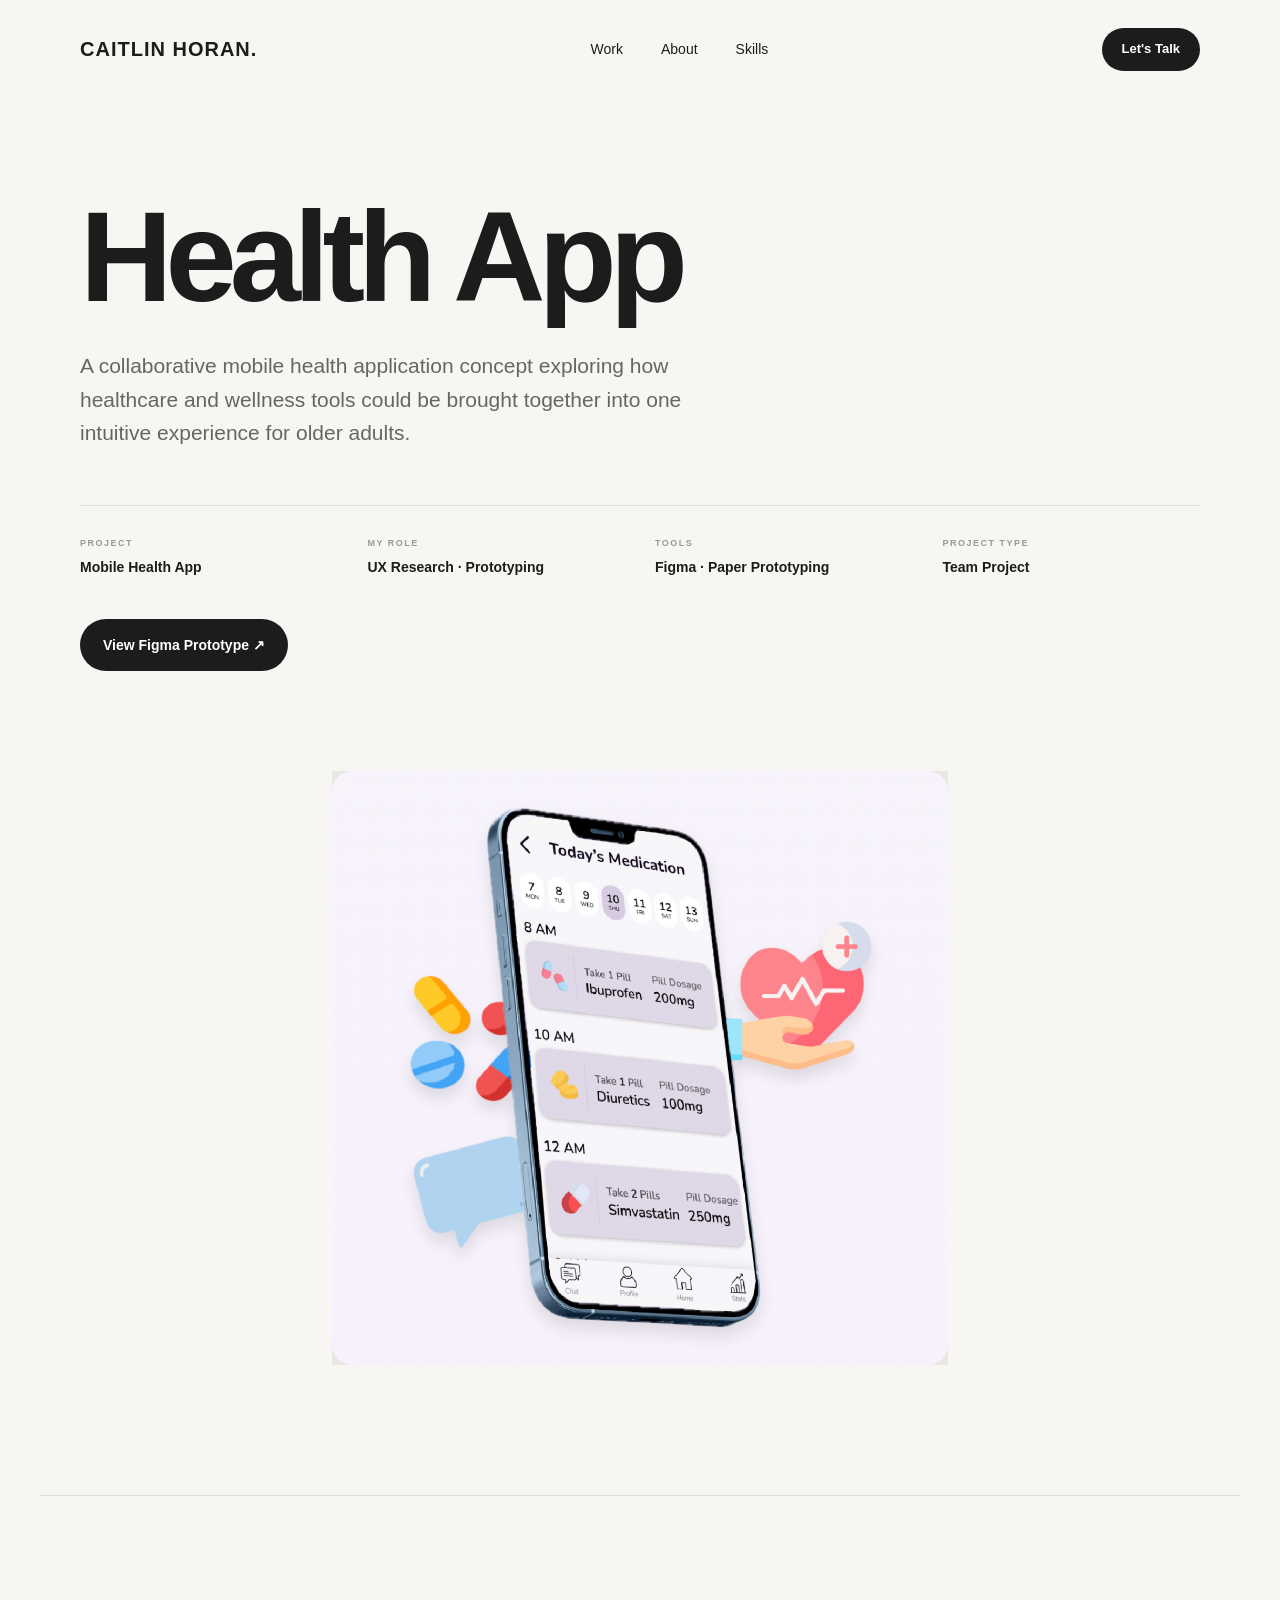
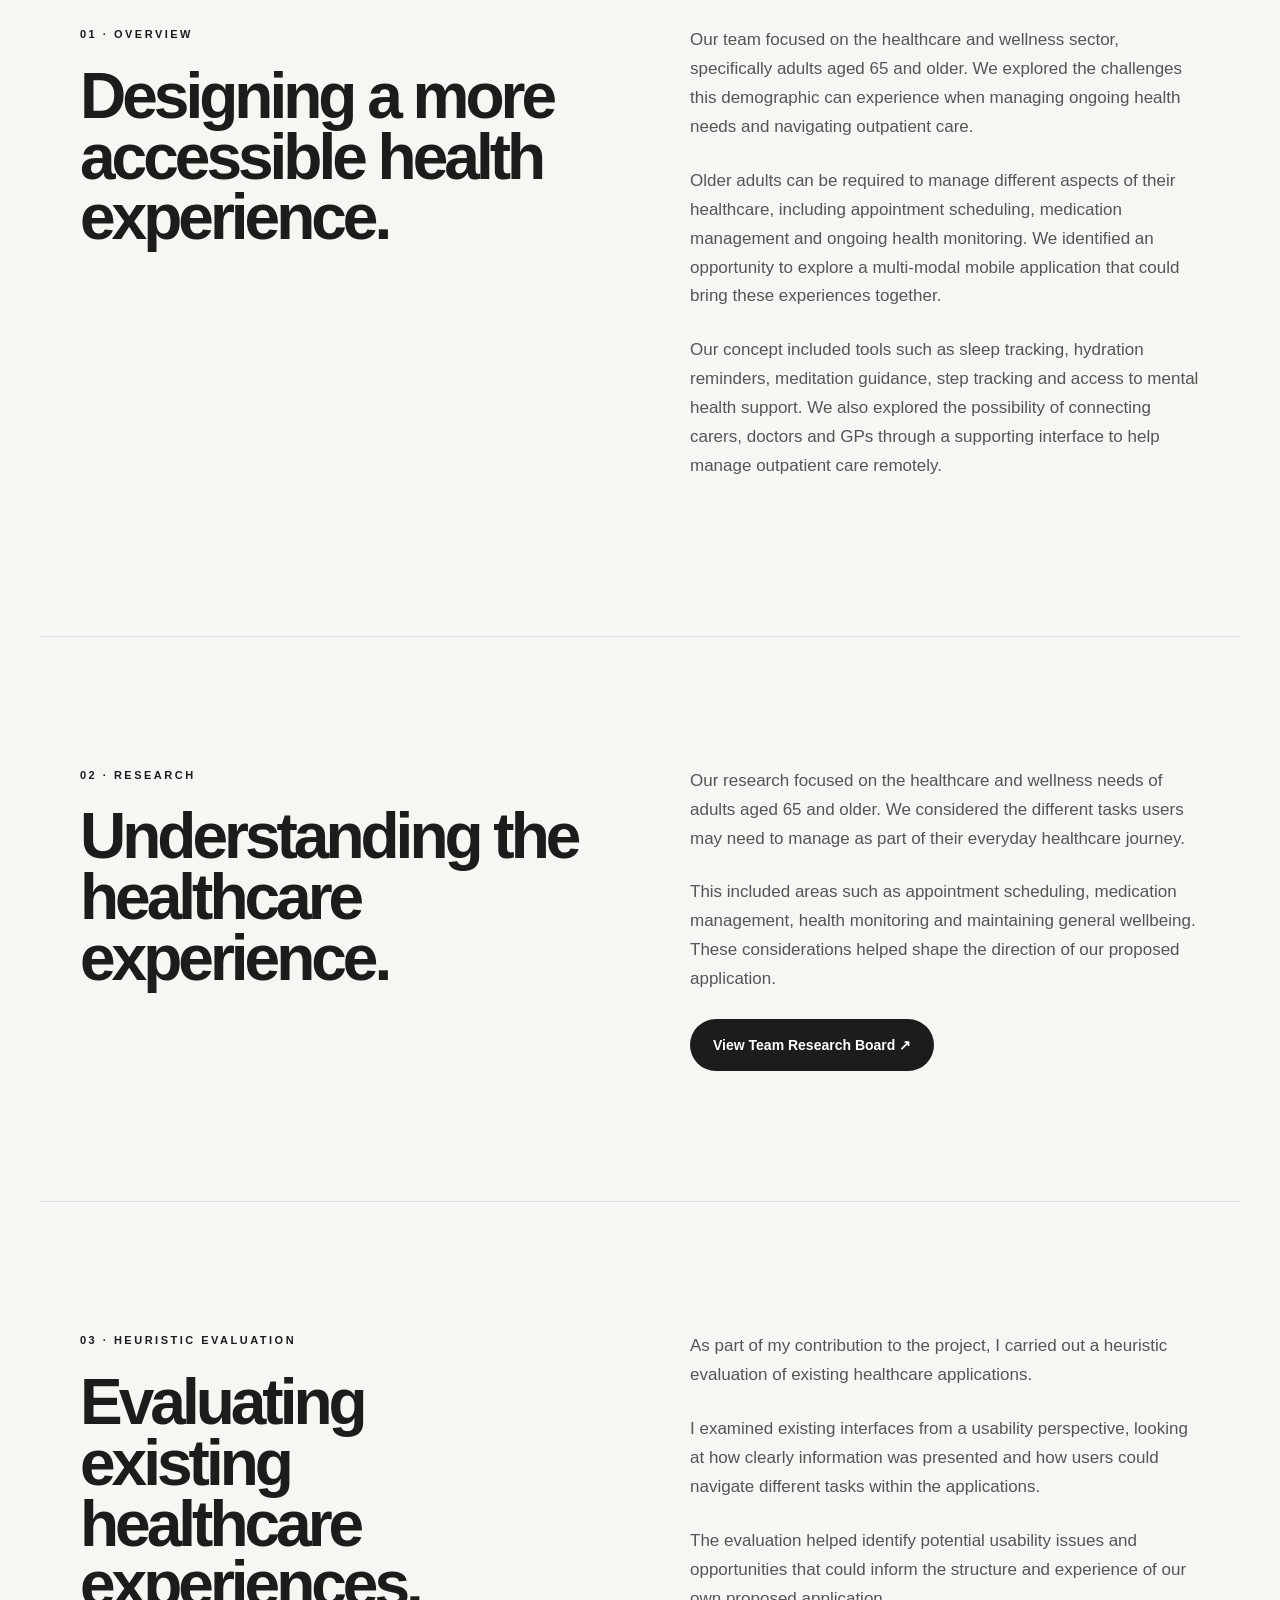
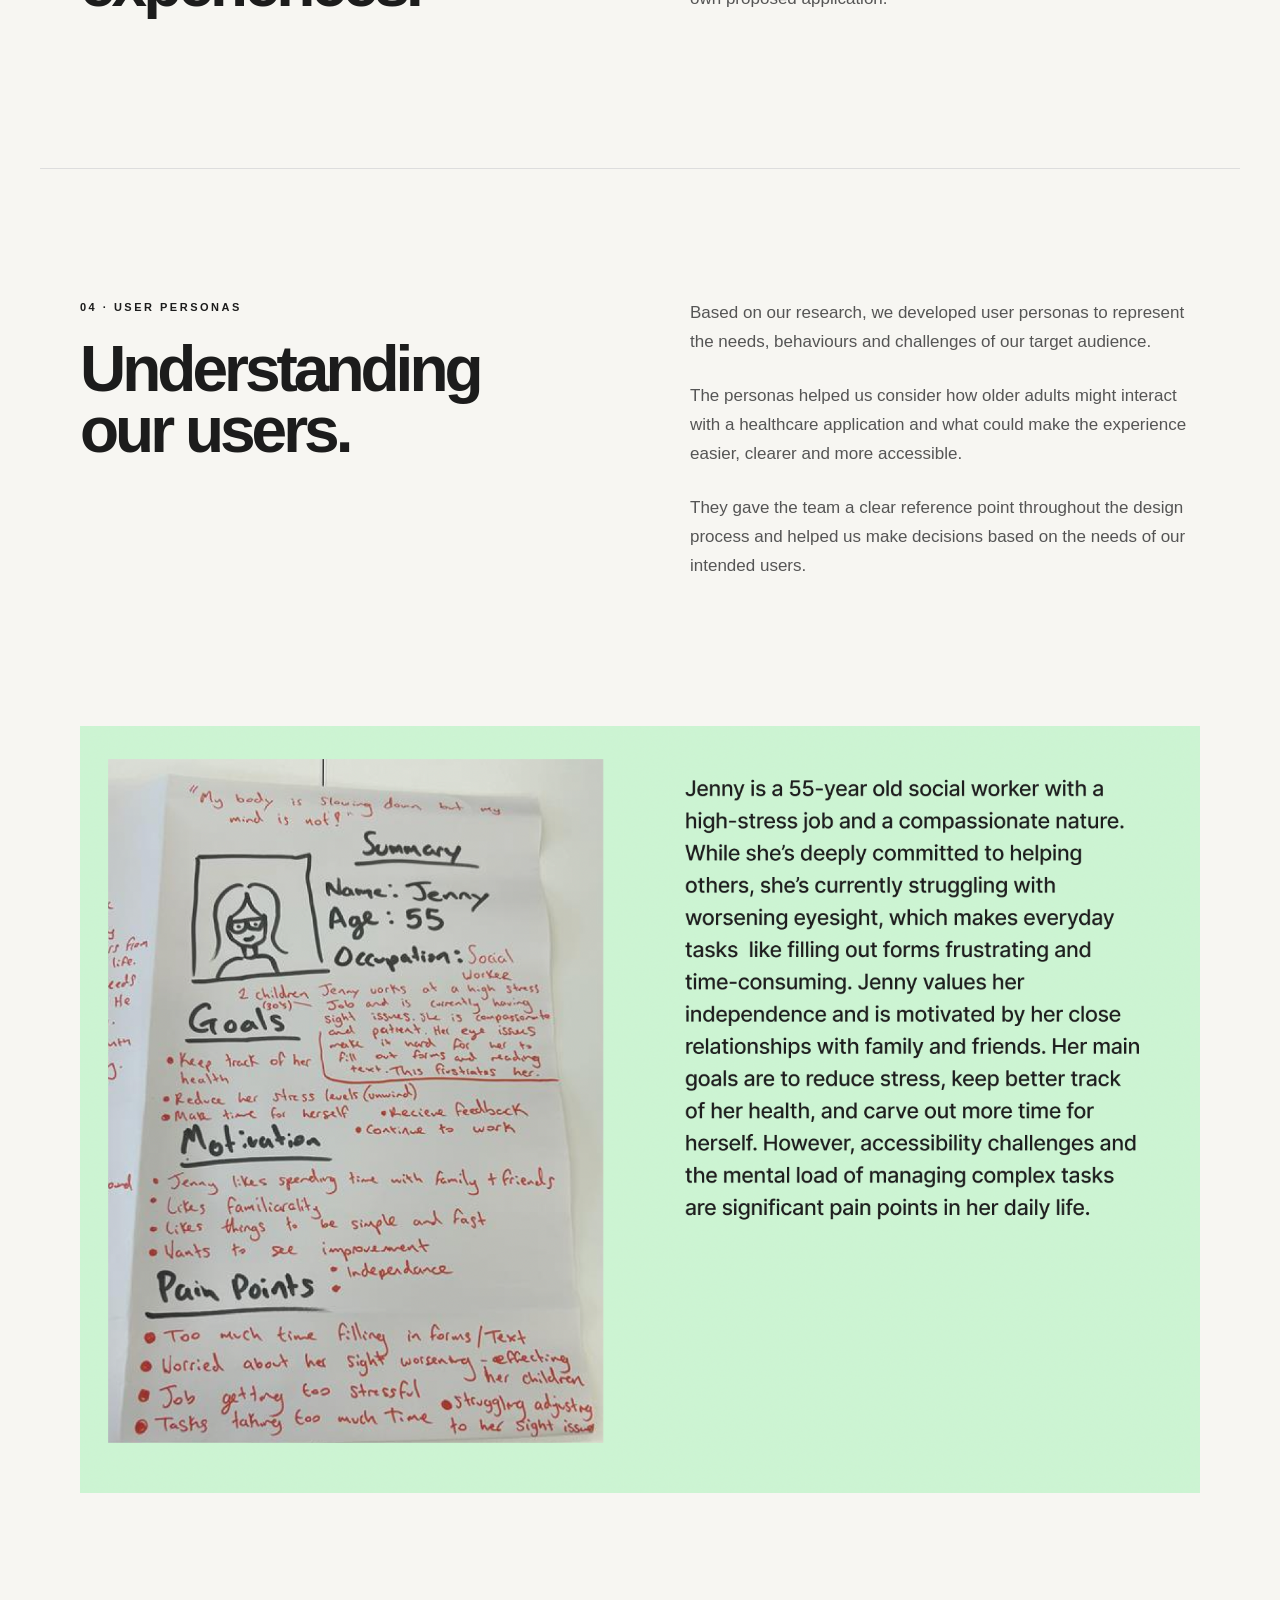
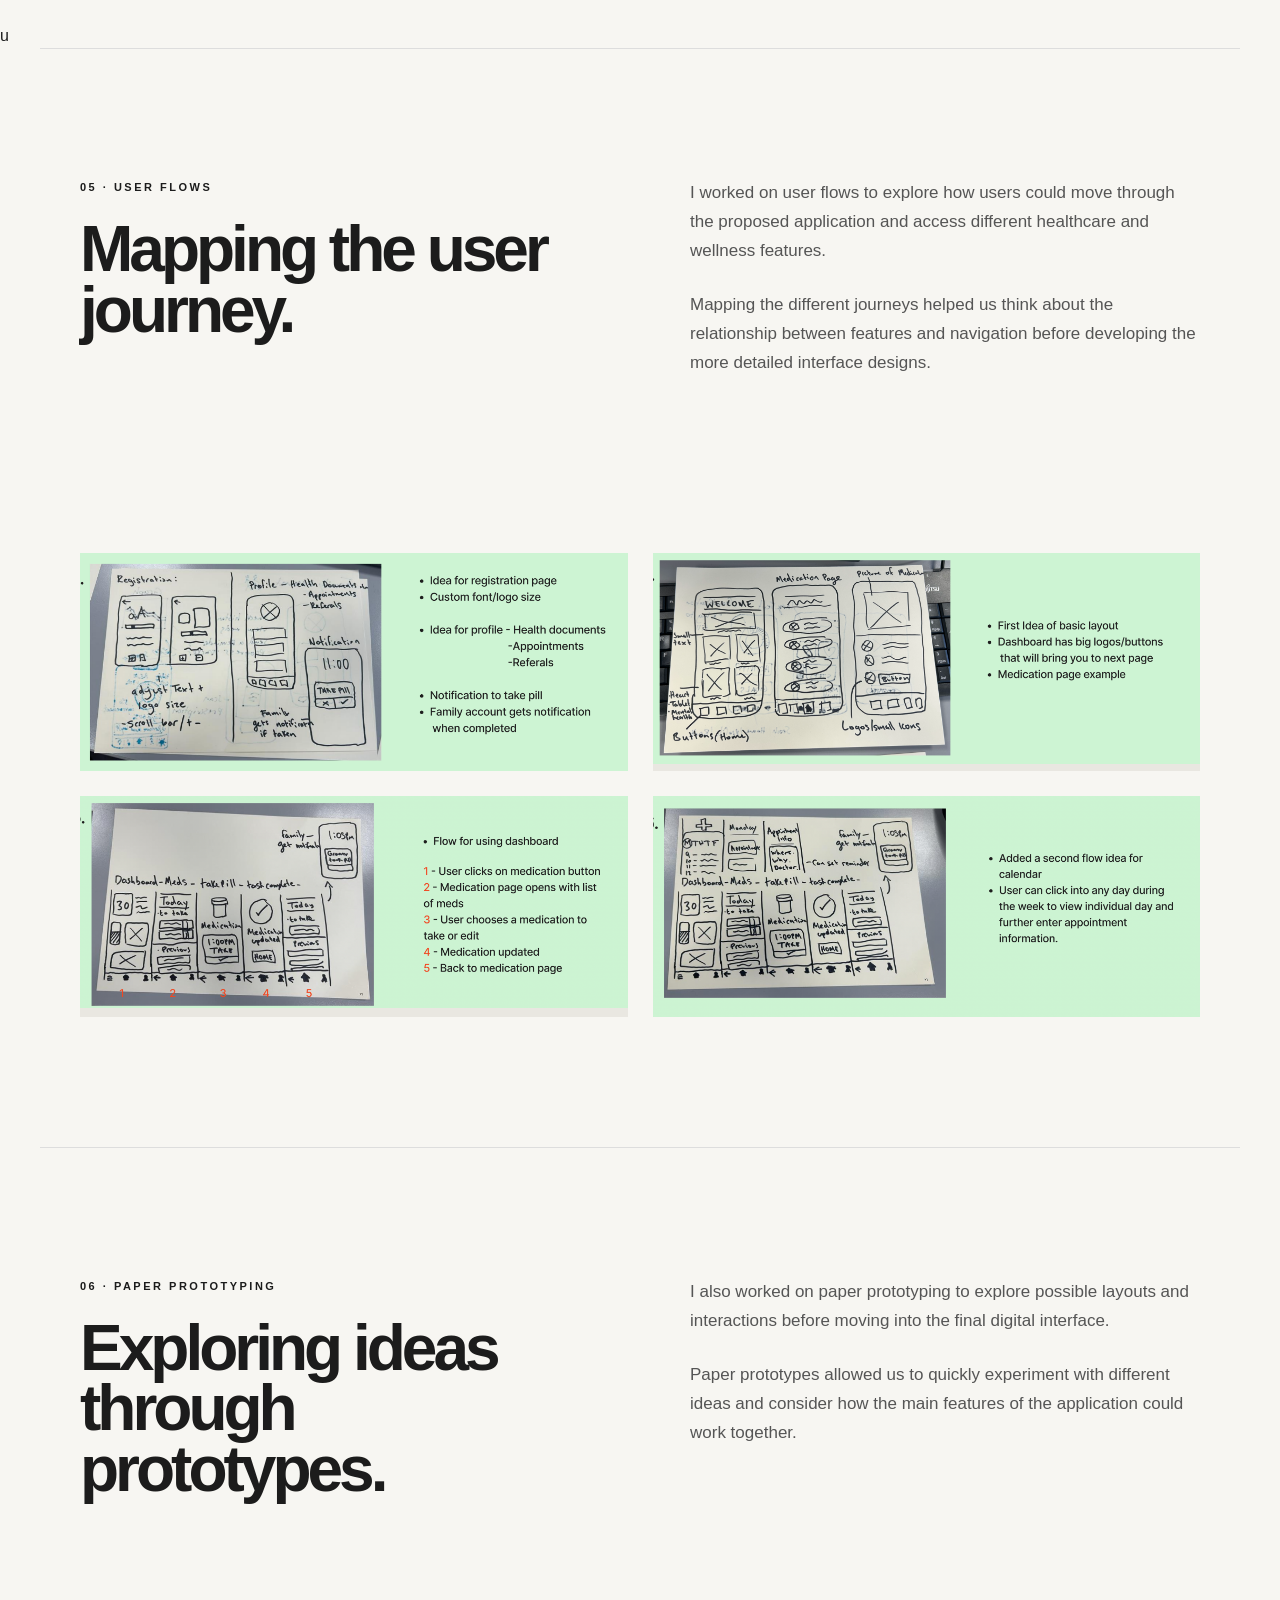
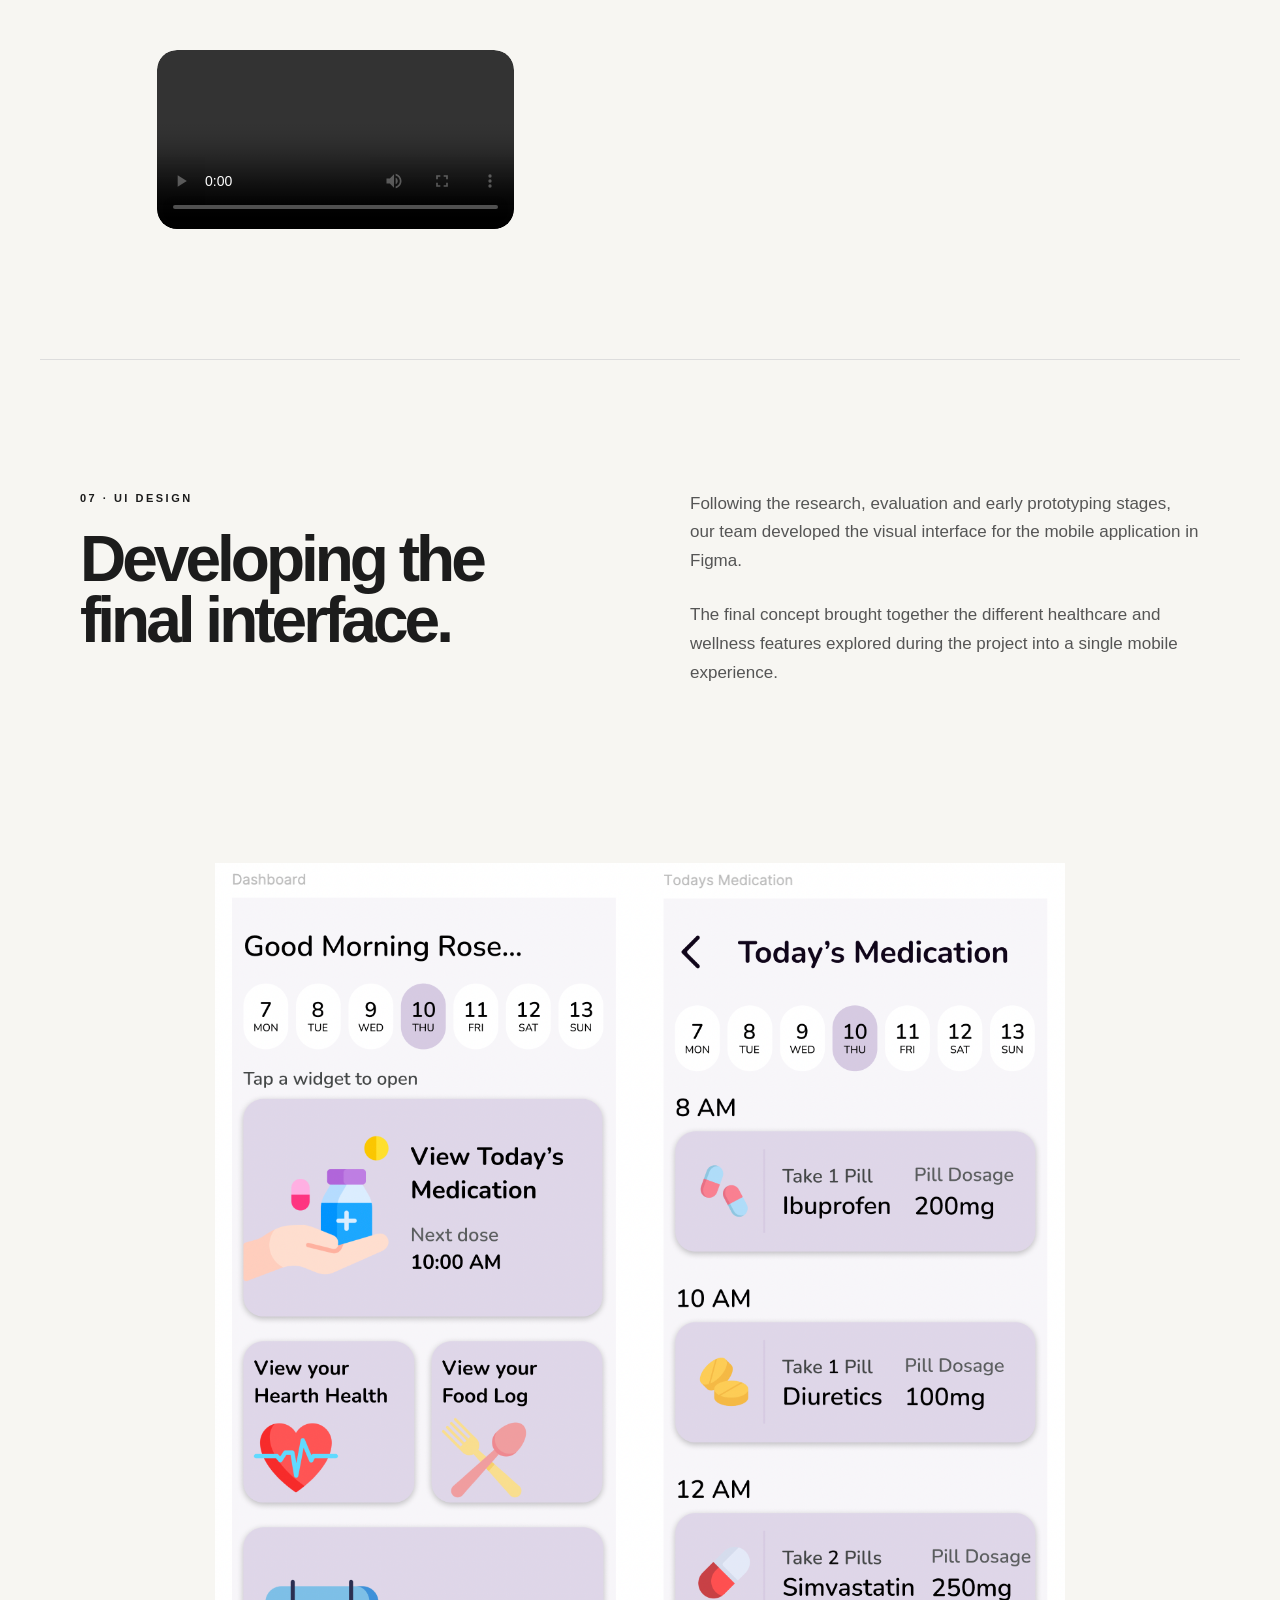
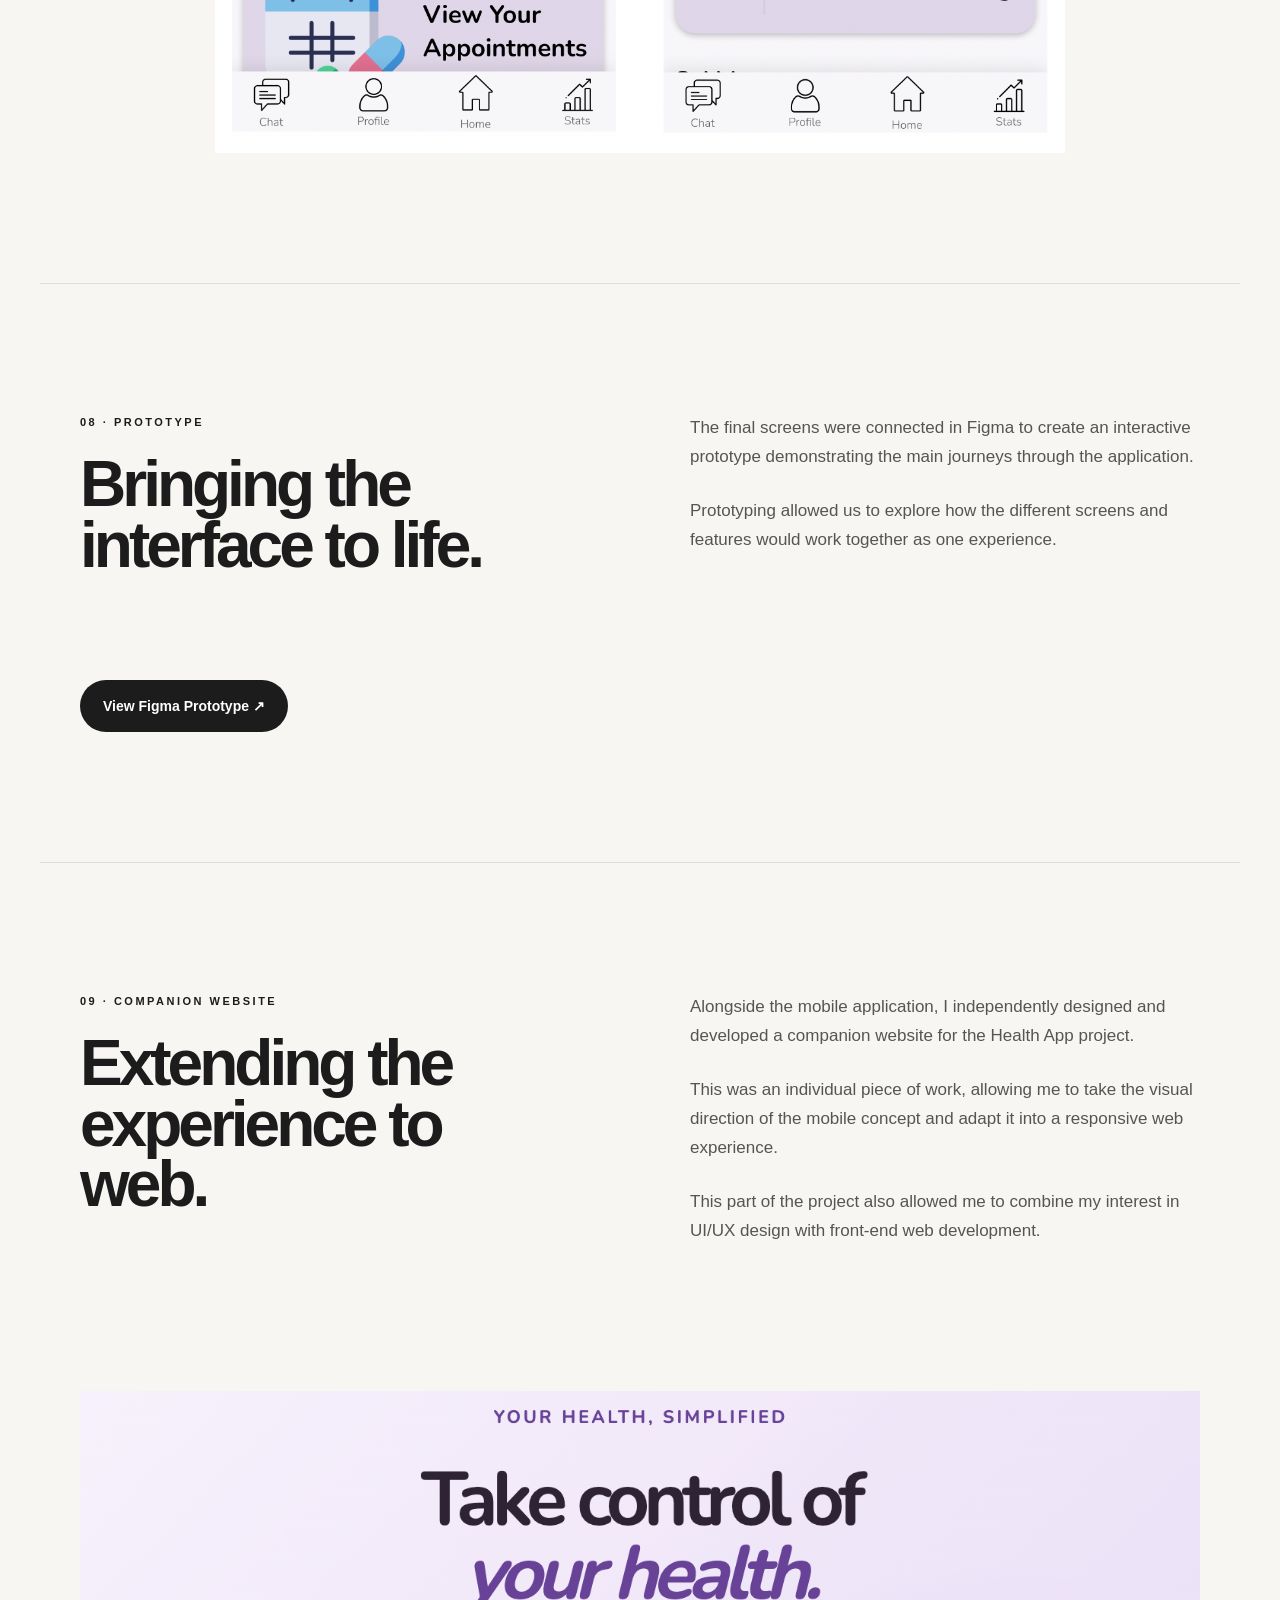
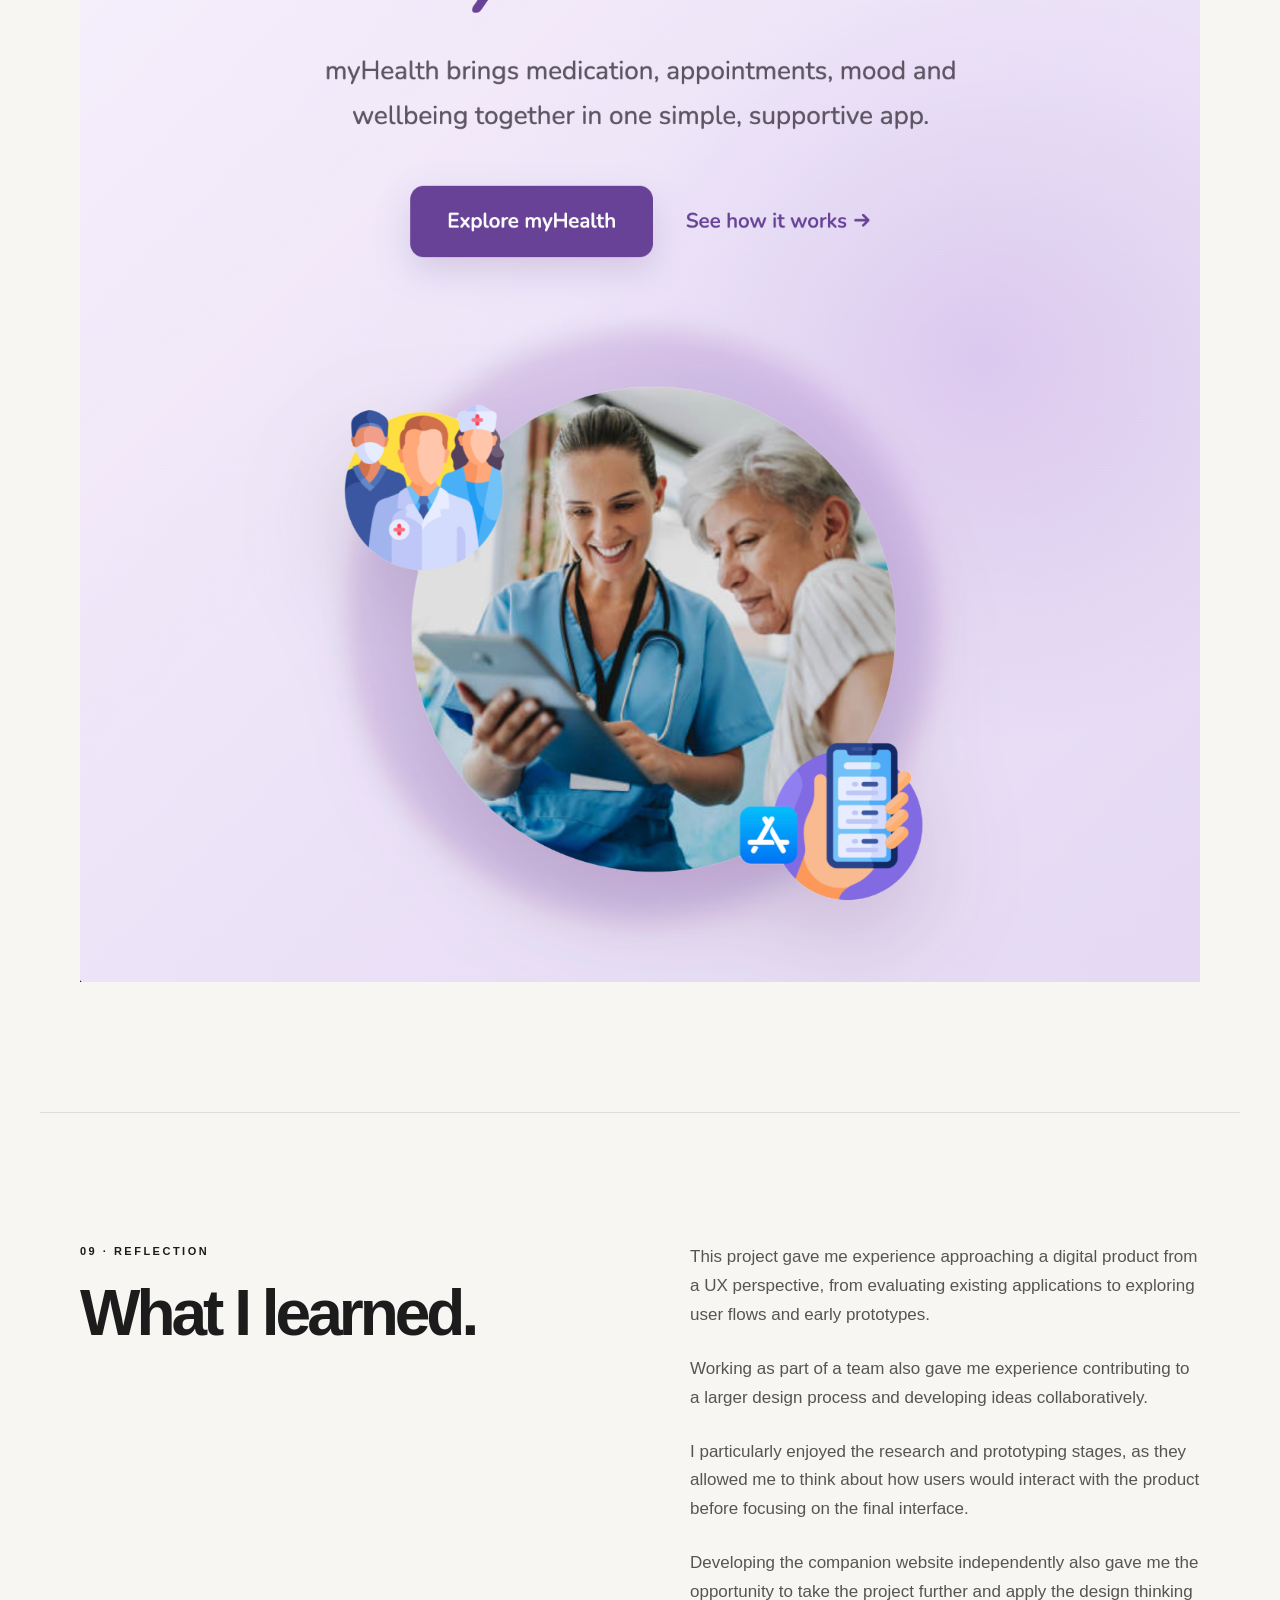
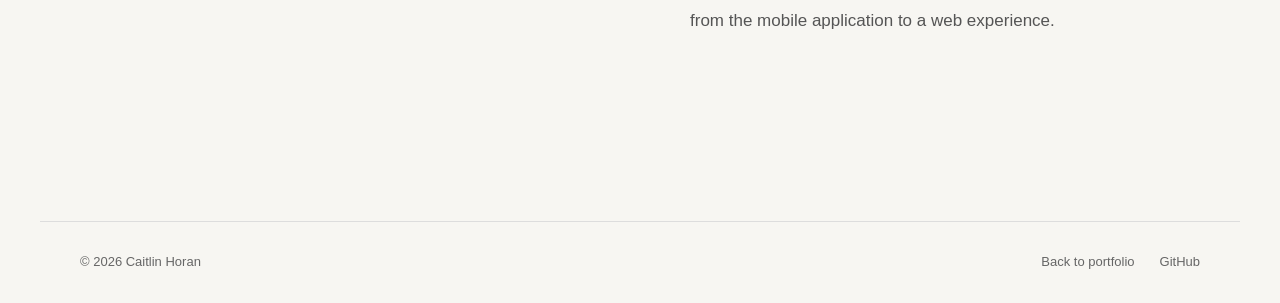
==== health-app.html @ bc1bd753 "Setting up portfilio" ====
<!DOCTYPE html>
<html lang="en">

<head>
    <meta charset="UTF-8">
    <meta name="viewport" content="width=device-width, initial-scale=1.0">

    <title>Health App | Caitlin Horan</title>

    <link rel="stylesheet" href="style.css">
</head>

<body>

    <!-- HEADER -->

    <header class="site-header">

        <nav class="navbar">

            <a href="index.html" class="logo">
                CAITLIN HORAN.
            </a>

            <div class="nav-links">

                <a href="index.html#work">
                    Work
                </a>

                <a href="index.html#about">
                    About
                </a>

                <a href="index.html#skills">
                    Skills
                </a>


            </div>

            <a href="index.html#contact" class="nav-button">
                Let's Talk
            </a>

        </nav>

    </header>


    <main>


        <!-- CASE STUDY HERO -->

        <section class="case-hero">



            <h1>
                Health App
            </h1>

            <p class="case-intro">
                A collaborative mobile health application concept
                exploring how healthcare and wellness tools could be
                brought together into one intuitive experience for
                older adults.
            </p>


            <div class="case-details">

                <div>
                    <span>PROJECT</span>
                    <strong>Mobile Health App</strong>
                </div>

                <div>
                    <span>MY ROLE</span>
                    <strong>UX Research · Prototyping</strong>
                </div>

                <div>
                    <span>TOOLS</span>
                    <strong>Figma · Paper Prototyping</strong>
                </div>

                <div>
                    <span>PROJECT TYPE</span>
                    <strong>Team Project</strong>
                </div>

            </div>

            <a
            href="https://www.figma.com/design/qjG1NWBd6YntCOfUN73JDb/Layout-Prototypes-2?node-id=0-1&t=gXgXTOuRYByFNwVY-1"
            class="prototype-button"
            target="_blank"
            style="margin-top: 40px;"
        >
            View Figma Prototype ↗
        </a>

        </section>


        <!-- HERO IMAGE -->

        <section class="case-image-section">

            <div class="large-case-image">

                <img
                    src="images/health-app-figma.png"
                    alt="Health App mobile UI designed in Figma"
                >

            </div>

        </section>


        <!-- OVERVIEW -->

        <section class="case-section">

            <div class="case-section-heading">

                <p class="section-label">
                    01 · OVERVIEW
                </p>

                <h2>
                    Designing a more
                    accessible health experience.
                </h2>

            </div>


            <div class="case-text">

                <p>
                    Our team focused on the healthcare and wellness
                    sector, specifically adults aged 65 and older.
                    We explored the challenges this demographic can
                    experience when managing ongoing health needs
                    and navigating outpatient care.
                </p>

                <p>
                    Older adults can be required to manage different
                    aspects of their healthcare, including appointment
                    scheduling, medication management and ongoing
                    health monitoring. We identified an opportunity
                    to explore a multi-modal mobile application that
                    could bring these experiences together.
                </p>

                <p>
                    Our concept included tools such as sleep tracking,
                    hydration reminders, meditation guidance, step
                    tracking and access to mental health support.
                    We also explored the possibility of connecting
                    carers, doctors and GPs through a supporting
                    interface to help manage outpatient care remotely.
                </p>

            </div>

        </section>


        <!-- RESEARCH -->



<section class="case-section">

    <div class="case-section-heading">

        <p class="section-label">
            02 · RESEARCH
        </p>

        <h2>
            Understanding the
            healthcare experience.
        </h2>

    </div>


    <div class="case-text">

        <p>
            Our research focused on the healthcare and
            wellness needs of adults aged 65 and older.
            We considered the different tasks users may
            need to manage as part of their everyday
            healthcare journey.
        </p>

        <p>
            This included areas such as appointment
            scheduling, medication management, health
            monitoring and maintaining general wellbeing.
            These considerations helped shape the direction
            of our proposed application.
        </p>

        <a
            href="https://www.figma.com/board/FoMhjdwskU5uDxBIg1AHGW/Team-Mace?node-id=0-1&t=JWEFPBTbKnFJPClC-1"
            class="prototype-button"
            target="_blank"
            rel="noopener noreferrer"
        >
            View Team Research Board ↗
        </a>

    </div>

</section>



        <!-- HEURISTIC EVALUATION -->

        <section class="case-section">

            <div class="case-section-heading">

                <p class="section-label">
                    03 · HEURISTIC EVALUATION
                </p>

                <h2>
                    Evaluating existing
                    healthcare experiences.
                </h2>

            </div>


            <div class="case-text">

                <p>
                    As part of my contribution to the project, I
                    carried out a heuristic evaluation of existing
                    healthcare applications.
                </p>

                <p>
                    I examined existing interfaces from a usability
                    perspective, looking at how clearly information
                    was presented and how users could navigate
                    different tasks within the applications.
                </p>

                <p>
                    The evaluation helped identify potential usability
                    issues and opportunities that could inform the
                    structure and experience of our own proposed
                    application.
                </p>

            </div>

        </section>

        <!-- USER PERSONAS -->

<section class="case-section">

    <div class="case-section-heading">

        <p class="section-label">
            04 · USER PERSONAS
        </p>

        <h2>
            Understanding our users.
        </h2>

    </div>

    <div class="case-text">

        <p>
            Based on our research, we developed user personas to
            represent the needs, behaviours and challenges of our
            target audience.
        </p>

        <p>
            The personas helped us consider how older adults might
            interact with a healthcare application and what could
            make the experience easier, clearer and more accessible.
        </p>

        <p>
            They gave the team a clear reference point throughout
            the design process and helped us make decisions based
            on the needs of our intended users.
        </p>

    </div>

    <div class="case-image-grid">

        <div class="case-grid-image">
            <img
                src="images/user-persona.png"
                alt="Health App user persona"
            >
        </div>

    </div>

</section>u


        <!-- USER FLOWS -->

<section class="case-section">

    <div class="case-section-heading">

        <p class="section-label">
            05 · USER FLOWS
        </p>

        <h2>
            Mapping the
            user journey.
        </h2>

    </div>


    <div class="case-text">

        <p>
            I worked on user flows to explore how users
            could move through the proposed application
            and access different healthcare and wellness
            features.
        </p>

        <p>
            Mapping the different journeys helped us think
            about the relationship between features and
            navigation before developing the more detailed
            interface designs.
        </p>

    </div>


    <!-- USER FLOW IMAGES -->

    <div class="case-image-grid user-flow-grid">

        <div class="case-grid-image">
            <img
                src="images/userflow0.png"
                alt="Health App user flow 1"
            >
        </div>

        <div class="case-grid-image">
            <img
                src="images/userflow1.png"
                alt="Health App user flow 2"
            >
        </div>

        <div class="case-grid-image">
            <img
                src="images/userflow2.png"
                alt="Health App user flow 3"
            >
        </div>

        <div class="case-grid-image">
            <img
                src="images/userflow3.png"
                alt="Health App user flow 4"
            >
        </div>

    </div>

</section>


        <!-- PAPER PROTOTYPING -->


<section class="case-section">

    <div class="case-section-heading">

        <p class="section-label">
            06 · PAPER PROTOTYPING
        </p>

        <h2>
            Exploring ideas
            through prototypes.
        </h2>

    </div>


    <div class="case-text">

        <p>
            I also worked on paper prototyping to explore
            possible layouts and interactions before moving
            into the final digital interface.
        </p>

        <p>
            Paper prototypes allowed us to quickly experiment
            with different ideas and consider how the main
            features of the application could work together.
        </p>

    </div>


    <!-- PAPER PROTOTYPE VIDEO -->

    <div class="case-video">

        <video controls playsinline>
            <source src="videos/paper-prototype.mp4" type="video/mp4">
            Your browser does not support the video tag.
        </video>

    </div>

</section>

        <!-- UI DESIGN -->

        <section class="case-section">

            <div class="case-section-heading">

                <p class="section-label">
                    07 · UI DESIGN
                </p>

                <h2>
                    Developing the
                    final interface.
                </h2>

            </div>


            <div class="case-text">

                <p>
                    Following the research, evaluation and early
                    prototyping stages, our team developed the
                    visual interface for the mobile application
                    in Figma.
                </p>

                <p>
                    The final concept brought together the different
                    healthcare and wellness features explored during
                    the project into a single mobile experience.
                </p>

            </div>


            <div class="case-image-grid">

                <div class="case-grid-image">

                    <img
                        src="images/health-app-page.png"
                        alt="Final Health App UI screens designed in Figma"
                    >

                </div>

            </div>

        </section>


        <!-- PROTOTYPE -->

        <section class="case-section">

            <div class="case-section-heading">

                <p class="section-label">
                    08 · PROTOTYPE
                </p>

                <h2>
                    Bringing the
                    interface to life.
                </h2>

            </div>


            <div class="case-text">

                <p>
                    The final screens were connected in Figma to
                    create an interactive prototype demonstrating
                    the main journeys through the application.
                </p>

                <p>
                    Prototyping allowed us to explore how the
                    different screens and features would work
                    together as one experience.
                </p>

            </div>


            <a
                href="https://www.figma.com/design/qjG1NWBd6YntCOfUN73JDb/Layout-Prototypes-2?node-id=0-1&t=gXgXTOuRYByFNwVY-1"
                class="prototype-button"
                target="_blank"
            >
                View Figma Prototype ↗
            </a>

        </section>


        <!-- COMPANION WEBSITE -->

        <section class="case-section">

            <div class="case-section-heading">

                <p class="section-label">
                    09 · COMPANION WEBSITE
                </p>

                <h2>
                    Extending the
                    experience to web.
                </h2>

            </div>


            <div class="case-text">

                <p>
                    Alongside the mobile application, I independently
                    designed and developed a companion website for
                    the Health App project.
                </p>

                <p>
                    This was an individual piece of work, allowing
                    me to take the visual direction of the mobile
                    concept and adapt it into a responsive web
                    experience.
                </p>

                <p>
                    This part of the project also allowed me to
                    combine my interest in UI/UX design with
                    front-end web development.
                </p>

            </div>


            <div class="case-image-grid">

                <div class="case-grid-image">

                    <img
                        src="images/health-app-website.png"
                        alt="Health App companion website designed and developed by Caitlin"
                    >

                </div>

            </div>

        </section>


        <!-- REFLECTION -->

        <section class="case-section case-reflection">

            <div class="case-section-heading">

                <p class="section-label">
                    09 · REFLECTION
                </p>

                <h2>
                    What I learned.
                </h2>

            </div>


            <div class="case-text">

                <p>
                    This project gave me experience approaching a
                    digital product from a UX perspective, from
                    evaluating existing applications to exploring
                    user flows and early prototypes.
                </p>

                <p>
                    Working as part of a team also gave me experience
                    contributing to a larger design process and
                    developing ideas collaboratively.
                </p>

                <p>
                    I particularly enjoyed the research and
                    prototyping stages, as they allowed me to think
                    about how users would interact with the product
                    before focusing on the final interface.
                </p>

                <p>
                    Developing the companion website independently
                    also gave me the opportunity to take the project
                    further and apply the design thinking from the
                    mobile application to a web experience.
                </p>

            </div>

        </section>


    </main>


    <!-- FOOTER -->

    <footer>

        <p>
            © 2026 Caitlin Horan
        </p>

        <div class="footer-links">

            <a href="index.html">
                Back to portfolio
            </a>

            <a
                href="https://github.com/N00242400"
                target="_blank"
                rel="noopener noreferrer"
            >
                GitHub
            </a>

        </div>

    </footer>


</body>

</html>
---- style.css ----
/* ==============================
   RESET
============================== */

* {
    margin: 0;
    padding: 0;
    box-sizing: border-box;
}

html {
    scroll-behavior: smooth;
}

body {
    font-family: Arial, Helvetica, sans-serif;
    background: #f7f6f2;
    color: #1c1c1c;
    line-height: 1.6;
}

a {
    color: inherit;
    text-decoration: none;
}


/* ==============================
   GENERAL
============================== */

section {
    max-width: 1200px;
    margin: 0 auto;
    padding: 130px 40px;
}

.section-label {
    font-size: 11px;
    font-weight: 700;
    letter-spacing: 2.5px;
    margin-bottom: 22px;
}

h2 {
    font-size: clamp(45px, 5vw, 70px);
    line-height: 0.95;
    letter-spacing: -4px;
}


/* ==============================
   NAVIGATION
============================== */

.site-header {
    width: 100%;
    position: relative;
    z-index: 10;
}

.navbar {
    max-width: 1200px;
    margin: 0 auto;
    padding: 28px 40px;

    display: flex;
    align-items: center;
    justify-content: space-between;
}

.logo {
    font-size: 20px;
    font-weight: 800;
    letter-spacing: 1px;
}

.nav-links {
    display: flex;
    align-items: center;
    gap: 38px;
}

.nav-links a {
    font-size: 14px;
    font-weight: 500;

    transition: opacity 0.2s ease;
}

.nav-links a:hover {
    opacity: 0.45;
}

.nav-button {
    background: #1c1c1c;
    color: white;

    padding: 11px 20px;

    border-radius: 50px;

    font-size: 13px;
    font-weight: 600;

    transition:
        transform 0.2s ease,
        background 0.2s ease;
}

.nav-button:hover {
    transform: translateY(-2px);
    background: #444;
}


/* ==============================
   HERO
============================== */

.hero {
    min-height: 82vh;
    position: relative;

    display: flex;
    align-items: center;
}

.hero-text {
    max-width: 900px;
}

.intro {
    font-size: 11px;
    font-weight: 700;
    letter-spacing: 2.5px;
    margin-bottom: 28px;
}

h1 {
    font-size: clamp(60px, 8vw, 110px);
    line-height: 0.92;
    letter-spacing: -6px;
    font-weight: 700;
    margin-bottom: 35px;
}

h1 span {
    display: block;
    font-style: italic;
    font-weight: 400;
}

.description {
    max-width: 590px;

    font-size: 18px;
    line-height: 1.6;

    color: #555;

    margin-bottom: 35px;
}

.hero-actions {
    display: flex;
    align-items: center;
    gap: 28px;
}

.button {
    display: inline-block;

    background: #1c1c1c;
    color: white;

    padding: 15px 25px;

    font-size: 14px;
    font-weight: 600;

    border-radius: 50px;

    transition:
        transform 0.2s ease,
        background 0.2s ease;
}

.button:hover {
    transform: translateY(-3px);
    background: #444;
}

.text-link {
    font-size: 14px;
    font-weight: 600;

    transition: opacity 0.2s ease;
}

.text-link:hover {
    opacity: 0.5;
}

.hero-number {
    position: absolute;

    right: 40px;
    bottom: 70px;

    display: flex;
    flex-direction: column;
    align-items: flex-end;

    color: #999;
}

.hero-number span {
    font-size: 70px;
    line-height: 1;

    font-weight: 700;
    letter-spacing: -4px;

    color: #dedbd2;
}

.hero-number p {
    margin-top: 8px;

    font-size: 9px;
    font-weight: 700;

    letter-spacing: 2px;
    line-height: 1.5;

    text-align: right;
}


/* ==============================
   SELECTED WORK
============================== */

.work {
    border-top: 1px solid #ddd;
}

.section-heading {
    display: flex;
    justify-content: space-between;
    align-items: flex-end;

    margin-bottom: 65px;
}

.section-heading h2 {
    max-width: 700px;
}

.section-intro {
    max-width: 280px;

    color: #777;

    font-size: 14px;
    line-height: 1.6;
}


/* ==============================
   PROJECTS
============================== */

.projects {
    display: grid;

    grid-template-columns: repeat(2, 1fr);

    gap: 70px 35px;
}

.project-card {
    cursor: pointer;
}

.project-image-link {
    display: block;
}

.project-image {
    position: relative;

    height: 500px;

    overflow: hidden;

    background: #dedbd2;
}

.project-image img {
    width: 100%;
    height: 100%;

    object-fit: cover;

    display: block;

    transition: transform 0.6s ease;
}

.project-card:hover .project-image img {
    transform: scale(1.04);
}

.project-number {
    position: absolute;

    left: 25px;
    bottom: 25px;

    z-index: 2;

    color: white;

    font-size: 14px;
    font-weight: 700;

    text-shadow:
        0 1px 5px rgba(0, 0, 0, 0.4);
}

.project-overlay {
    position: absolute;

    right: 25px;
    bottom: 25px;

    z-index: 2;

    background: white;
    color: #1c1c1c;

    padding: 11px 16px;

    border-radius: 50px;

    font-size: 12px;
    font-weight: 600;

    opacity: 0;

    transform: translateY(8px);

    transition:
        opacity 0.3s ease,
        transform 0.3s ease;
}

.project-card:hover .project-overlay {
    opacity: 1;

    transform: translateY(0);
}

.project-info {
    padding-top: 22px;
}

.project-type {
    font-size: 10px;

    font-weight: 700;

    letter-spacing: 1.5px;

    margin-bottom: 8px;
}

.project-info h3 {
    font-size: 30px;

    letter-spacing: -1px;

    margin-bottom: 9px;
}

.project-info > p:last-child {
    color: #666;

    max-width: 520px;

    font-size: 15px;
}


/* ==============================
   ABOUT
============================== */

.about {
    border-top: 1px solid #ddd;
}

.about-grid {
    display: grid;

    grid-template-columns: 1fr 1fr;

    gap: 100px;
}

.about h2 {
    max-width: 500px;
}

.about-content {
    max-width: 600px;
}

.about-large {
    font-size: 27px;

    line-height: 1.45;

    color: #333;

    margin-bottom: 30px;
}

.about-content p:not(.about-large) {
    color: #666;

    font-size: 16px;

    margin-bottom: 20px;
}


/* ==============================
   SKILLS
============================== */

.skills {
    border-top: 1px solid #ddd;
}

.skills > h2 {
    margin-bottom: 70px;
}

.skills-grid {
    display: grid;

    grid-template-columns: repeat(3, 1fr);

    gap: 30px;
}

.skill-group {
    border-top: 2px solid #1c1c1c;

    padding-top: 20px;
}

.skill-number {
    display: block;

    font-size: 11px;

    font-weight: 700;

    color: #999;

    margin-bottom: 35px;
}

.skill-group h3 {
    font-size: 28px;

    letter-spacing: -1px;

    margin-bottom: 15px;
}

.skill-group > p {
    color: #666;

    font-size: 14px;

    line-height: 1.6;

    margin-bottom: 25px;
}

.skill-tags {
    display: flex;

    flex-wrap: wrap;

    gap: 8px;
}

.skill-tags span {
    padding: 7px 11px;

    background: #e9e7e1;

    border-radius: 30px;

    font-size: 11px;

    font-weight: 600;
}


/* ==============================
   CONTACT
============================== */

.contact {
    border-top: 1px solid #ddd;
}

.contact h2 {
    max-width: 800px;

    font-size: clamp(55px, 8vw, 100px);

    margin-bottom: 60px;
}

.contact-bottom {
    display: flex;

    align-items: center;

    justify-content: space-between;

    gap: 40px;
}

.contact-bottom > p {
    max-width: 450px;

    color: #666;

    font-size: 16px;
}

.contact-button {
    display: inline-flex;

    align-items: center;

    gap: 30px;

    background: #1c1c1c;

    color: white;

    padding: 18px 23px;

    border-radius: 50px;

    font-size: 14px;

    font-weight: 600;

    white-space: nowrap;

    transition:
        transform 0.2s ease,
        background 0.2s ease;
}

.contact-button:hover {
    transform: translateY(-3px);

    background: #444;
}

.contact-button span {
    font-size: 18px;
}


/* ==============================
   FOOTER
============================== */

footer {
    max-width: 1200px;

    margin: 0 auto;

    padding: 30px 40px;

    border-top: 1px solid #ddd;

    display: flex;

    justify-content: space-between;

    align-items: center;

    font-size: 13px;

    color: #666;
}

.footer-links {
    display: flex;

    gap: 25px;
}

.footer-links a {
    transition: opacity 0.2s ease;
}

.footer-links a:hover {
    opacity: 0.5;
}


/* ==============================
   TABLET
============================== */

@media (max-width: 850px) {

    .nav-links {
        gap: 20px;
    }

    .section-heading {
        display: block;
    }

    .section-intro {
        margin-top: 25px;
    }

    .about-grid {
        grid-template-columns: 1fr;

        gap: 50px;
    }

    .skills-grid {
        grid-template-columns: 1fr;
    }

    .contact-bottom {
        align-items: flex-start;

        flex-direction: column;
    }
}


/* ==============================
   MOBILE
============================== */

@media (max-width: 700px) {

    section {
        padding: 90px 20px;
    }

    .navbar {
        padding: 22px 20px;
    }

    .nav-links {
        display: none;
    }

    .nav-button {
        padding: 9px 16px;

        font-size: 12px;
    }

    .hero {
        min-height: 75vh;
    }

    h1 {
        letter-spacing: -4px;
    }

    .hero-actions {
        flex-wrap: wrap;
    }

    .hero-number {
        display: none;
    }

    .projects {
        grid-template-columns: 1fr;
    }

    .project-image {
        height: 350px;
    }

    .project-overlay {
        opacity: 1;

        transform: none;
    }

    .about-large {
        font-size: 23px;
    }

    .contact h2 {
        letter-spacing: -4px;
    }

    footer {
        padding: 25px 20px;
    }
}


/* ==============================
   SMALL MOBILE
============================== */

@media (max-width: 450px) {

    .logo {
        font-size: 17px;
    }

    .nav-button {
        font-size: 11px;

        padding: 8px 13px;
    }

    h1 {
        font-size: 53px;

        letter-spacing: -3px;
    }

    .description {
        font-size: 16px;
    }

    .project-image {
        height: 280px;
    }

    footer {
        flex-direction: column;

        align-items: flex-start;

        gap: 15px;
    }
}

/* ==============================
   CASE STUDY PAGES
============================== */

.case-hero {
    max-width: 1200px;
    min-height: 65vh;

    display: flex;
    flex-direction: column;
    justify-content: center;

    padding-top: 100px;
    padding-bottom: 100px;
}

.case-hero h1 {
    font-size: clamp(65px, 10vw, 130px);
    line-height: 0.9;
    letter-spacing: -7px;

    margin-bottom: 35px;
}

.case-intro {
    max-width: 650px;

    font-size: 21px;
    line-height: 1.6;

    color: #666;

    margin-bottom: 55px;
}


/* ==============================
   CASE DETAILS
============================== */

.case-details {
    display: grid;

    grid-template-columns: repeat(4, 1fr);

    gap: 30px;

    padding-top: 30px;

    border-top: 1px solid #ddd;
}

.case-details div {
    display: flex;
    flex-direction: column;

    gap: 6px;
}

.case-details span {
    font-size: 9px;

    font-weight: 700;

    letter-spacing: 1.5px;

    color: #999;
}

.case-details strong {
    font-size: 14px;

    font-weight: 600;
}


/* ==============================
   LARGE CASE IMAGE
============================== */

.case-image-section {
    max-width: 1200px;

    padding-top: 0;
    padding-bottom: 130px;
}

.large-case-image {
    width: 100%;

    background: #e9e7e1;

    overflow: hidden;
}

.large-case-image img {
    width: 100%;

    display: block;

    object-fit: cover;
}


/* ==============================
   CASE STUDY SECTIONS
============================== */

.case-section {
    border-top: 1px solid #ddd;

    display: grid;

    grid-template-columns: 1fr 1fr;

    gap: 100px;

    align-items: start;
}

.case-section-heading {
    max-width: 500px;
}

.case-section-heading h2 {
    font-size: clamp(42px, 5vw, 65px);

    line-height: 0.95;

    letter-spacing: -4px;
}

.case-text {
    max-width: 600px;
}

.case-text p {
    font-size: 17px;

    line-height: 1.7;

    color: #555;

    margin-bottom: 25px;
}


/* ==============================
   CASE IMAGE GRID
============================== */

.case-image-grid {
    grid-column: 1 / -1;

    width: 100%;

    margin-top: 20px;
}

.case-grid-image {
    width: 100%;

    background: #e9e7e1;

    overflow: hidden;
}

.case-grid-image img {
    width: 100%;

    display: block;

    object-fit: cover;
}


/* ==============================
   PROTOTYPE BUTTON
============================== */

.prototype-button {
    display: inline-flex;

    align-items: center;

    justify-content: center;

    width: fit-content;

    background: #1c1c1c;

    color: white;

    padding: 15px 23px;

    border-radius: 50px;

    font-size: 14px;

    font-weight: 600;

    transition:
        transform 0.2s ease,
        background 0.2s ease;
}

.prototype-button:hover {
    transform: translateY(-3px);

    background: #444;
}


/* ==============================
   REFLECTION
============================== */

.case-reflection {
    padding-bottom: 160px;
}


/* ==============================
   CASE STUDY MOBILE
============================== */

@media (max-width: 850px) {

    .case-details {
        grid-template-columns: repeat(2, 1fr);
    }

    .case-section {
        grid-template-columns: 1fr;

        gap: 45px;
    }

}


@media (max-width: 700px) {

    .case-hero {
        min-height: auto;

        padding-top: 80px;
        padding-bottom: 80px;
    }

    .case-hero h1 {
        font-size: 60px;

        letter-spacing: -4px;
    }

    .case-intro {
        font-size: 18px;
    }

    .case-details {
        grid-template-columns: 1fr 1fr;

        gap: 25px;
    }

    .case-image-section {
        padding-bottom: 80px;
    }

    .case-section {
        padding-top: 80px;
        padding-bottom: 80px;
    }

    .case-section-heading h2 {
        letter-spacing: -3px;
    }

    .case-text p {
        font-size: 16px;
    }

}


@media (max-width: 450px) {

    .case-details {
        grid-template-columns: 1fr;
    }

    .case-hero h1 {
        font-size: 52px;
    }

}

.case-image-placeholder {
    width: 100%;
    min-height: 400px;
    background: #e9e7e1;
    display: flex;
    align-items: center;
    justify-content: center;
    color: #777;
    font-size: 0.9rem;
    letter-spacing: 0.05em;
    text-transform: uppercase;
}

.case-video {
    width: 70%;
    max-width: 800px;
    margin: 50px auto 0;
    border-radius: 20px;
    overflow: hidden;
}

.case-video video {
    display: block;
    width: 100%;
    height: auto;
    margin: 0 auto;
    border-radius: 20px;
}


/* USER FLOW IMAGES */

.user-flow-grid {
    
    margin: 50px auto 0;
    
    display: grid;
    grid-template-columns: repeat(2, 1fr);
    gap: 25px;
}

.user-flow-grid .case-grid-image img {
    width: 100%;
    height: auto;
    display: block;
}


/* FINAL UI IMAGE */

.case-section:has(.case-grid-image img[src*="health-app-page"]) .case-image-grid {
    max-width: 850px;
    margin: 50px auto 0;
}

.case-section:has(.case-grid-image img[src*="health-app-page"]) .case-grid-image img {
    width: 100%;
    height: auto;
}

.mobile-image {
    max-width: 500px;
    margin: 50px auto 0;
}

.case-project-links {
    display: flex;
    gap: 15px;
    margin-top: 40px;
    flex-wrap: wrap;
}

.secondary-button {
    background: transparent;
    color: #1c1c1c;
    border: 1px solid #1c1c1c;
}

.secondary-button:hover {
    background: #1c1c1c;
    color: white;
}

.large-case-image {
    width: 55%;
    max-width: 850px;
    margin: 0 auto;
}

.large-case-image img {
    width: 100%;
    height: auto;
    display: block;
    border-radius: 20px;
}

@media (max-width: 700px) {
    .large-case-image {
        width: 100%;
    }
}

.research-results {
    grid-column: 1 / -1;
    width: 100%;
    margin-top: 40px;
    text-align: center;
}

.research-results p {
    max-width: 800px;
    margin: 0 auto 40px;
    text-align: center;
}

.research-results img {
    display: block;
    width: 100%;
    max-width: 900px;
    height: auto;
    margin: 0 auto;
    border-radius: 16px;
}
/* USER PERSONAS */

.persona-image {
    grid-column: 1 / -1;
    width: 100%;
    margin-top: 40px;
    text-align: center;
}

.persona-image img {
    display: block;
    width: 100%;
    max-width: 700px;
    height: auto;
    margin: 0 auto;
    border-radius: 16px;
}


/* WIREFRAMES */

.wireframe-image {
    grid-column: 1 / -1;
    width: 100%;
    text-align: center;
}

.wireframe-image img {
    display: block;
    height: auto;
    margin: 0 auto 40px;
}

.wireframe-image img:first-child {
    max-width: 400px;
}

.wireframe-image img:last-child {
    max-width: 1000px;
}


/* ACCESSIBILITY IMAGE */

.accessibility-image {
    grid-column: 1 / -1;
    width: 100%;
    margin-top: 40px;
    text-align: center;
}

.accessibility-image img {
    display: block;
    width: 100%;
    max-width: 1000px;
    height: auto;
    margin: 0 auto;
    border-radius: 16px;
}
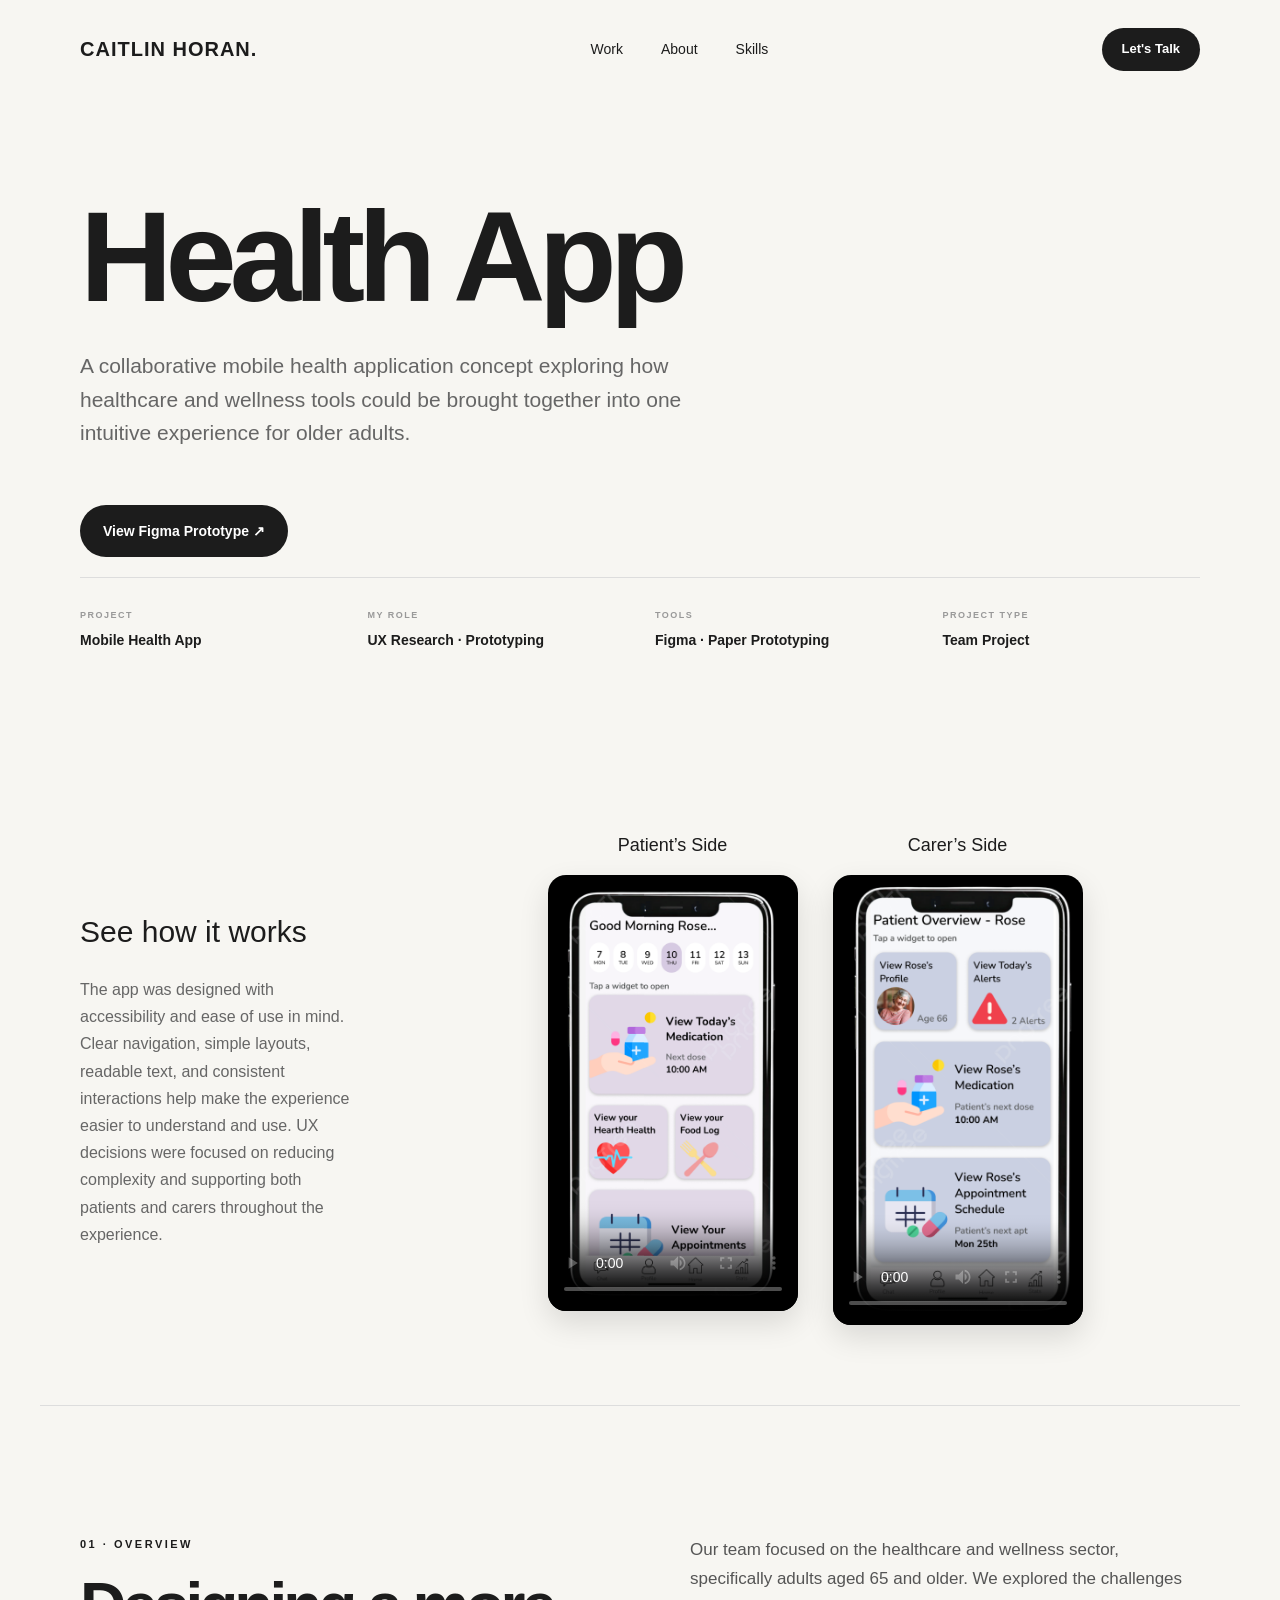
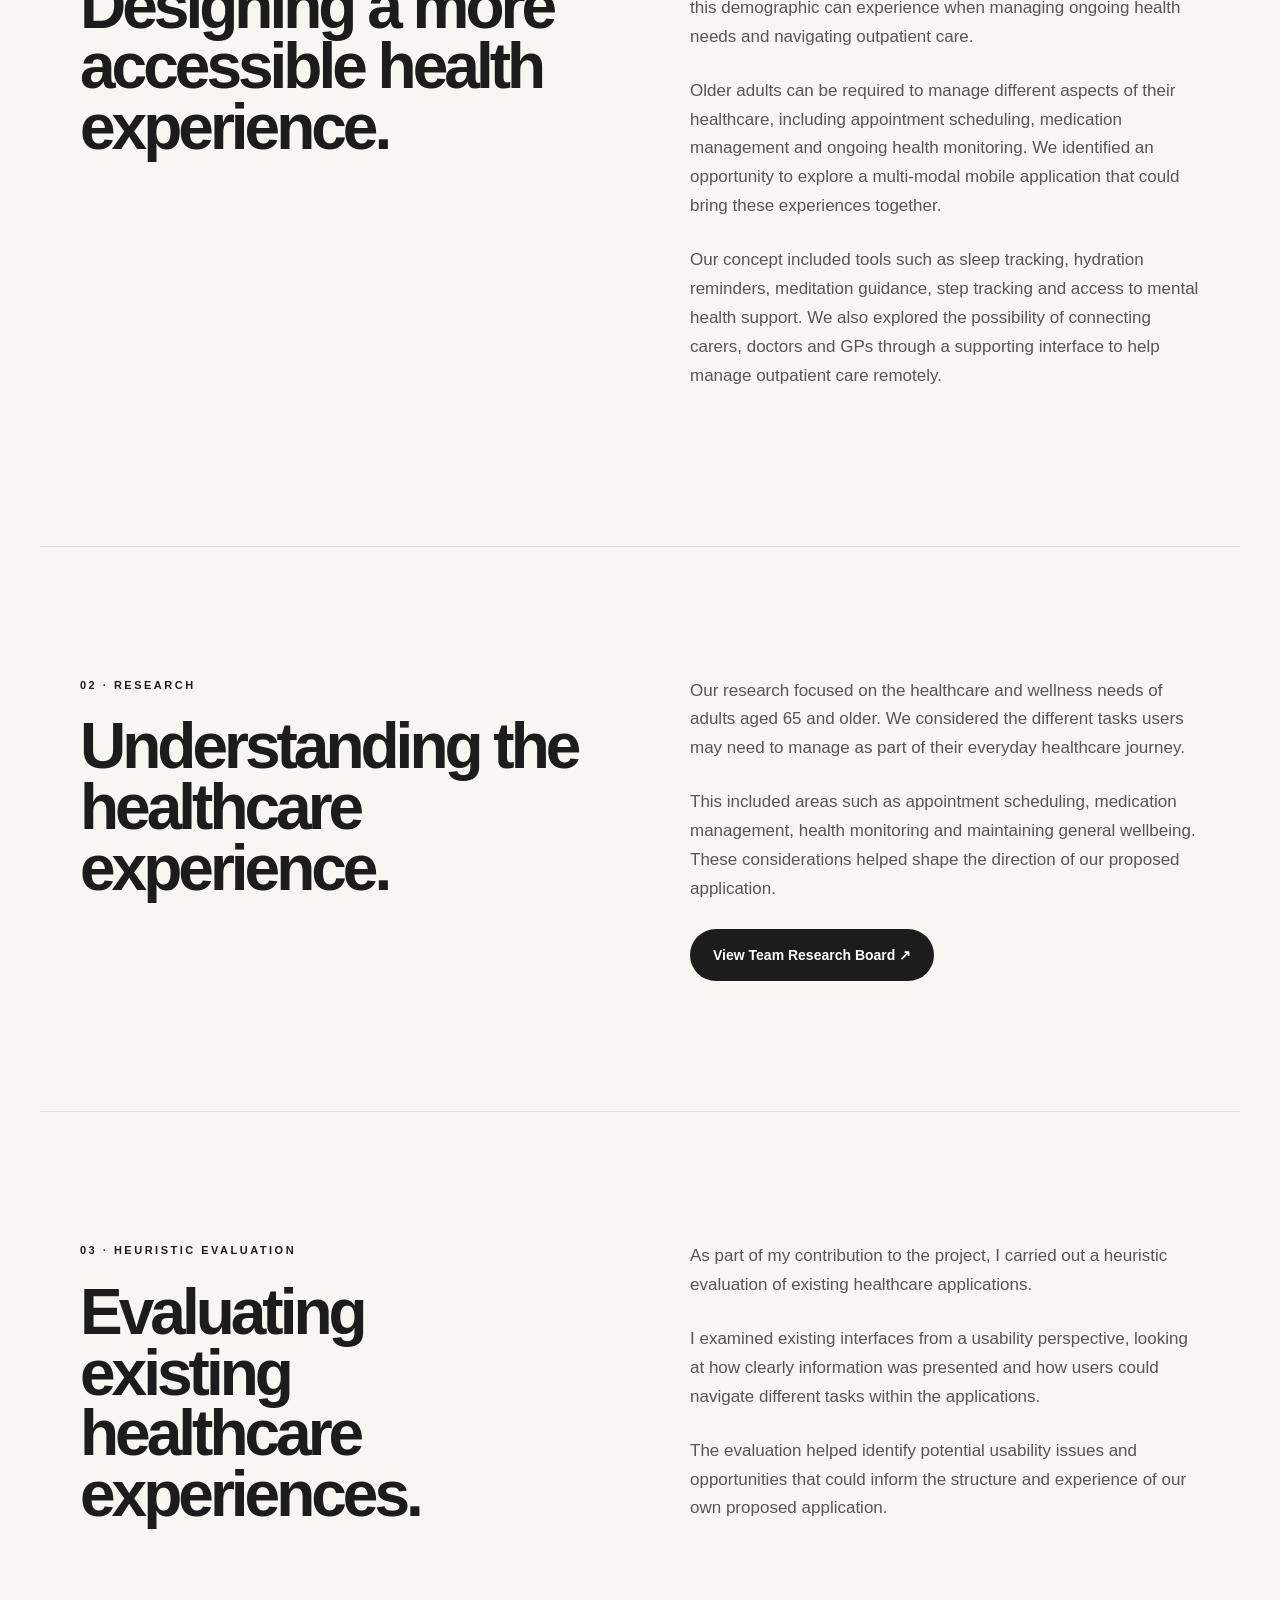
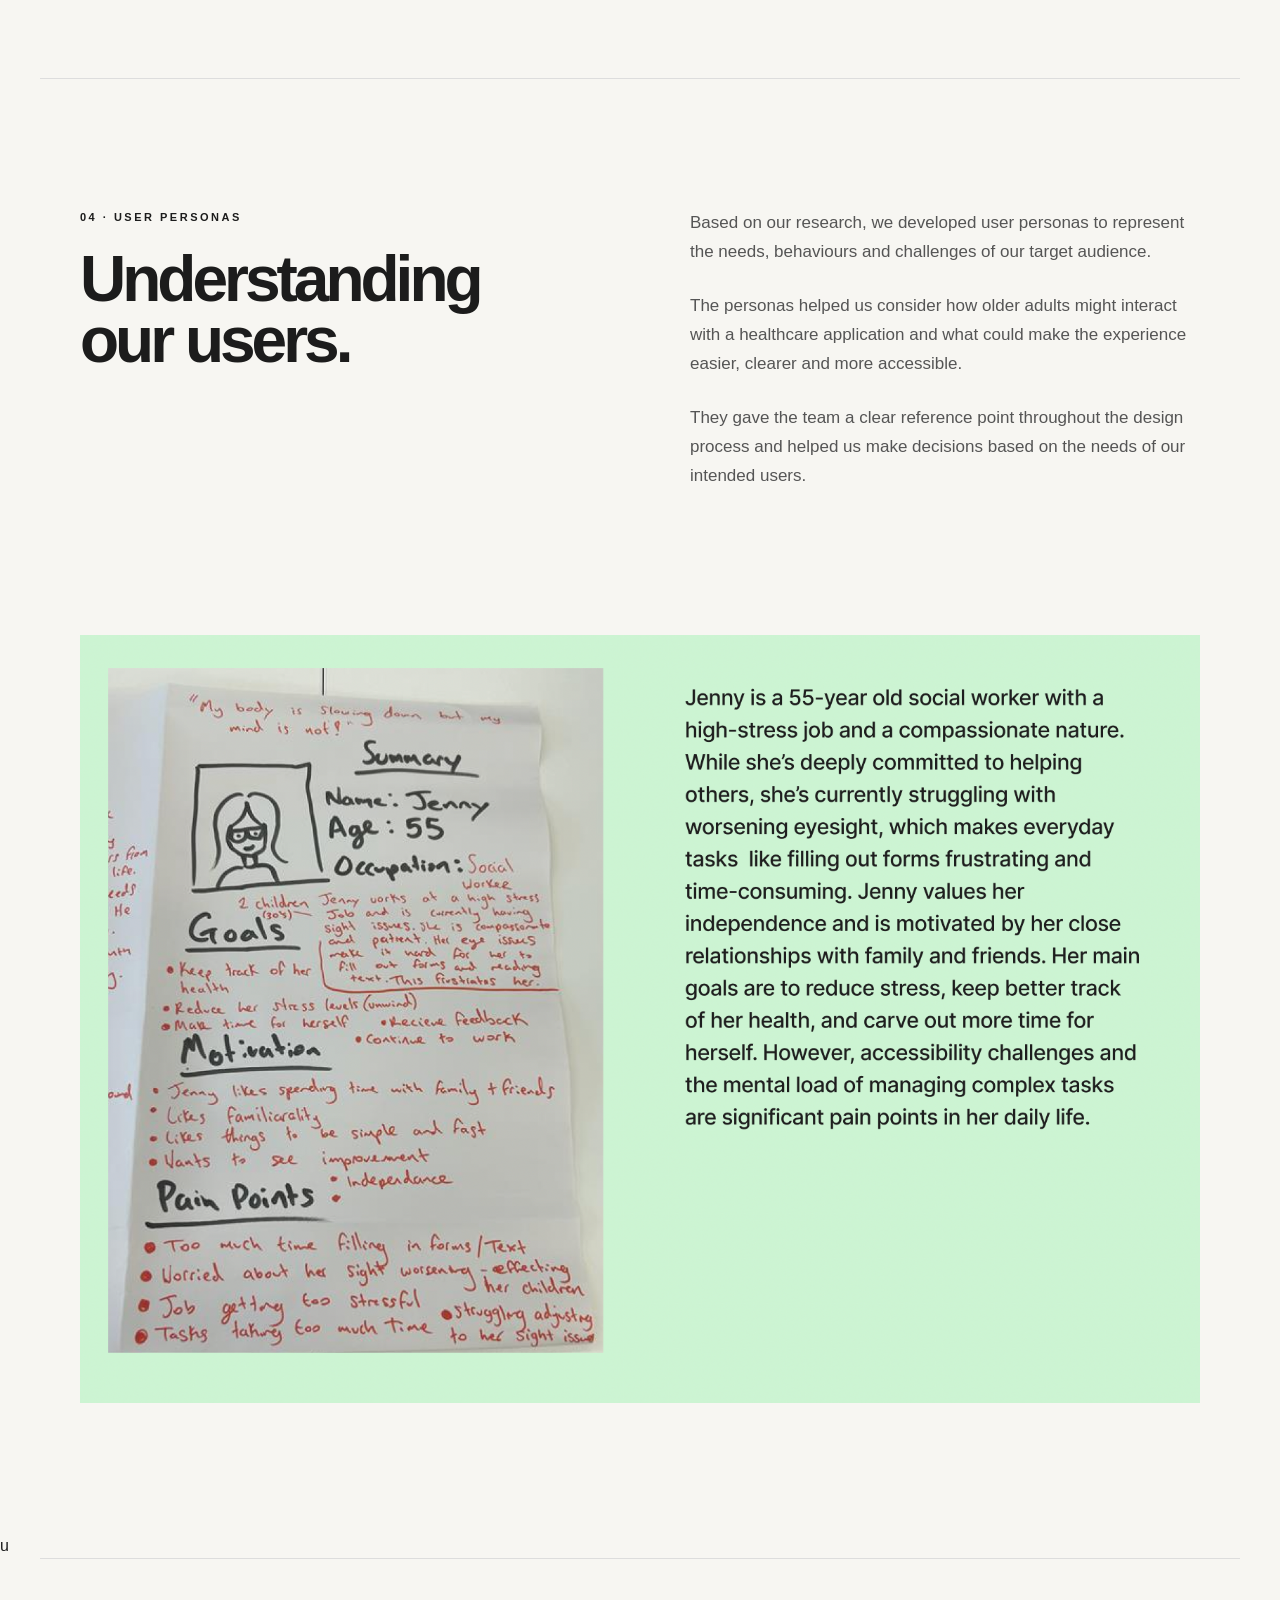
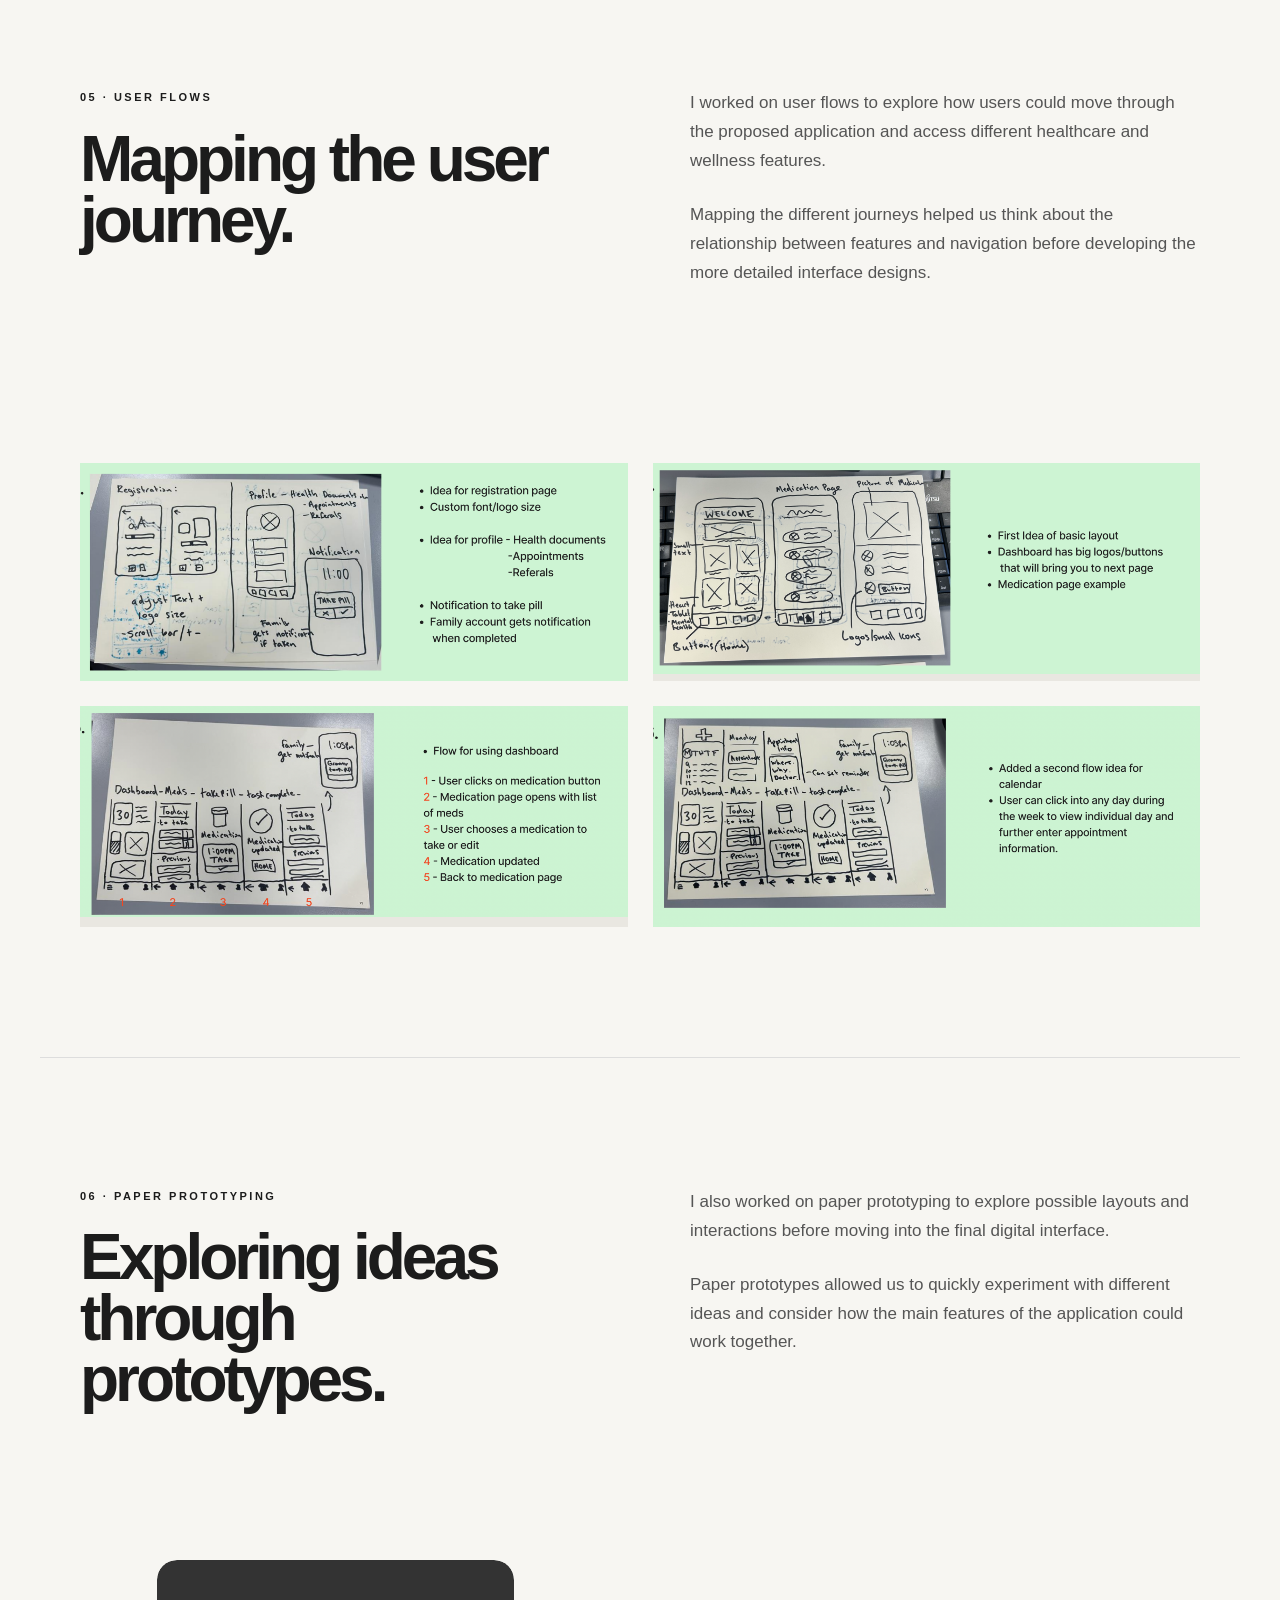
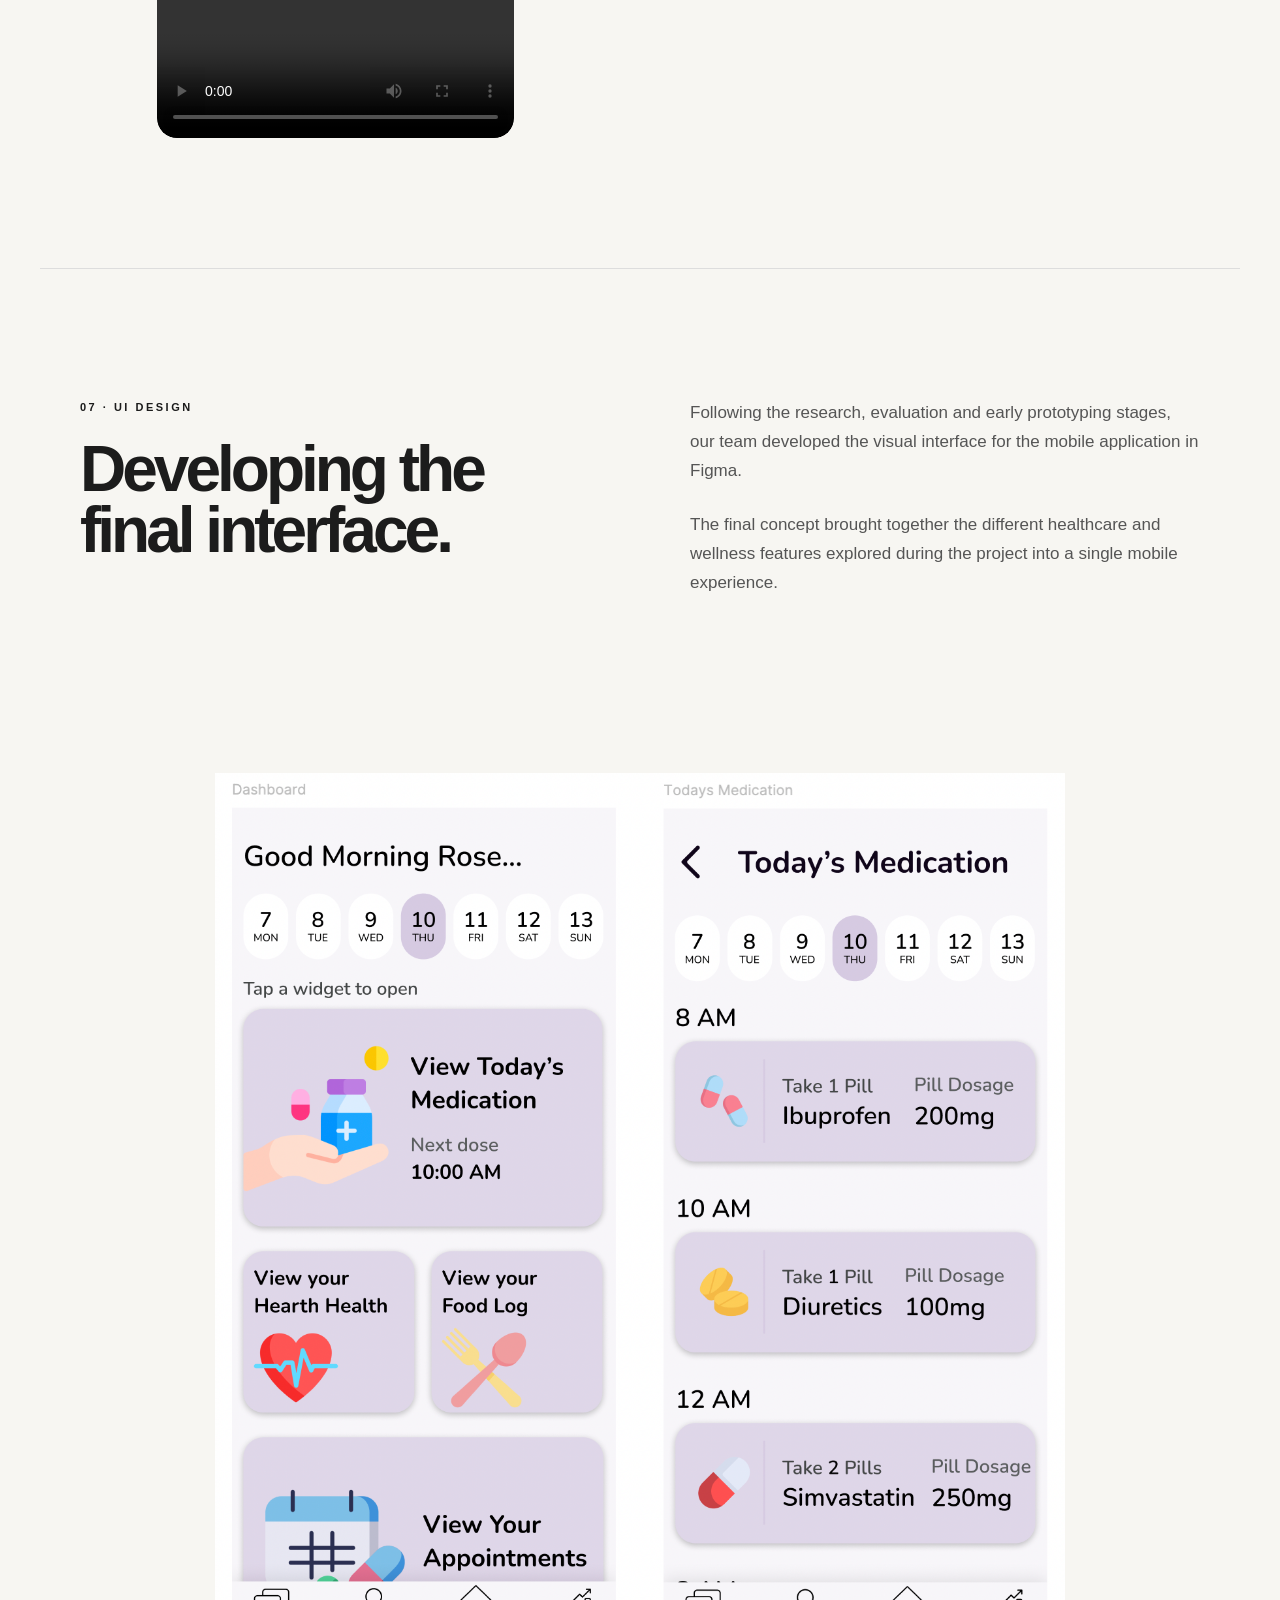
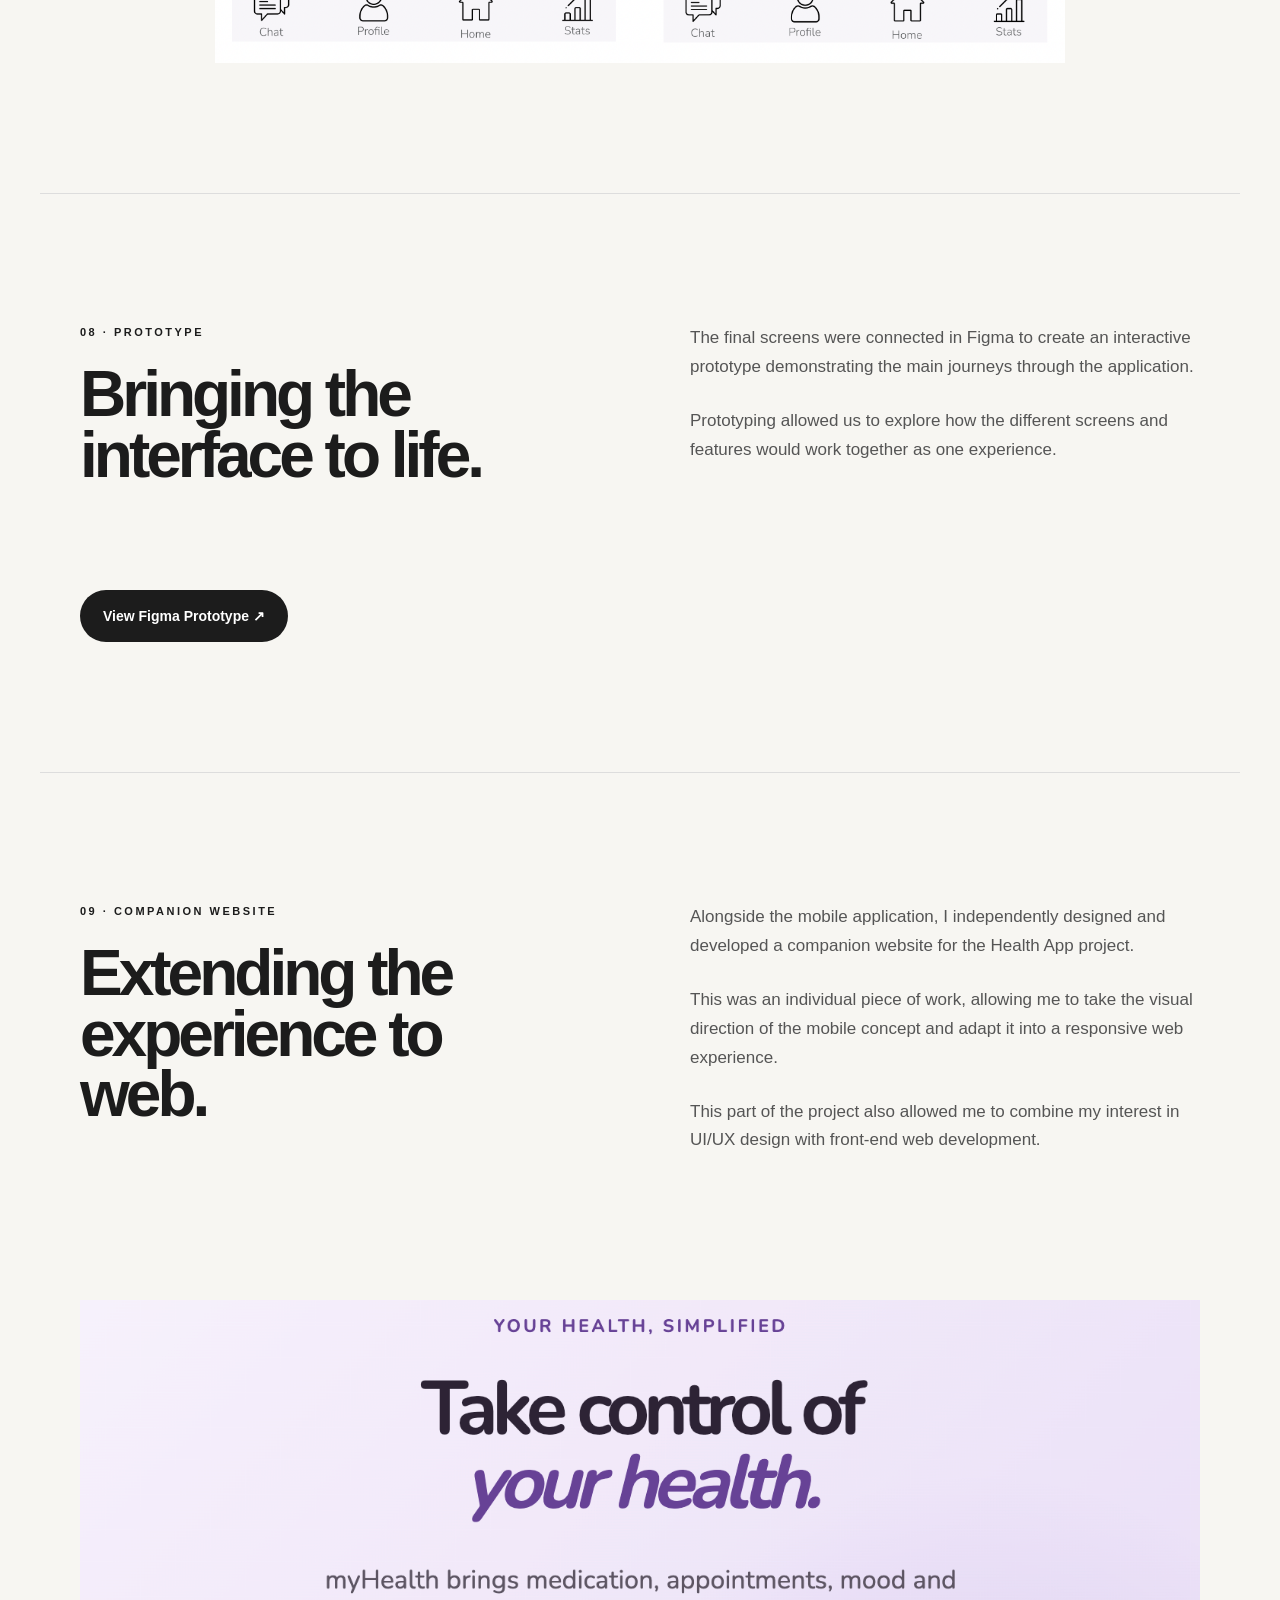
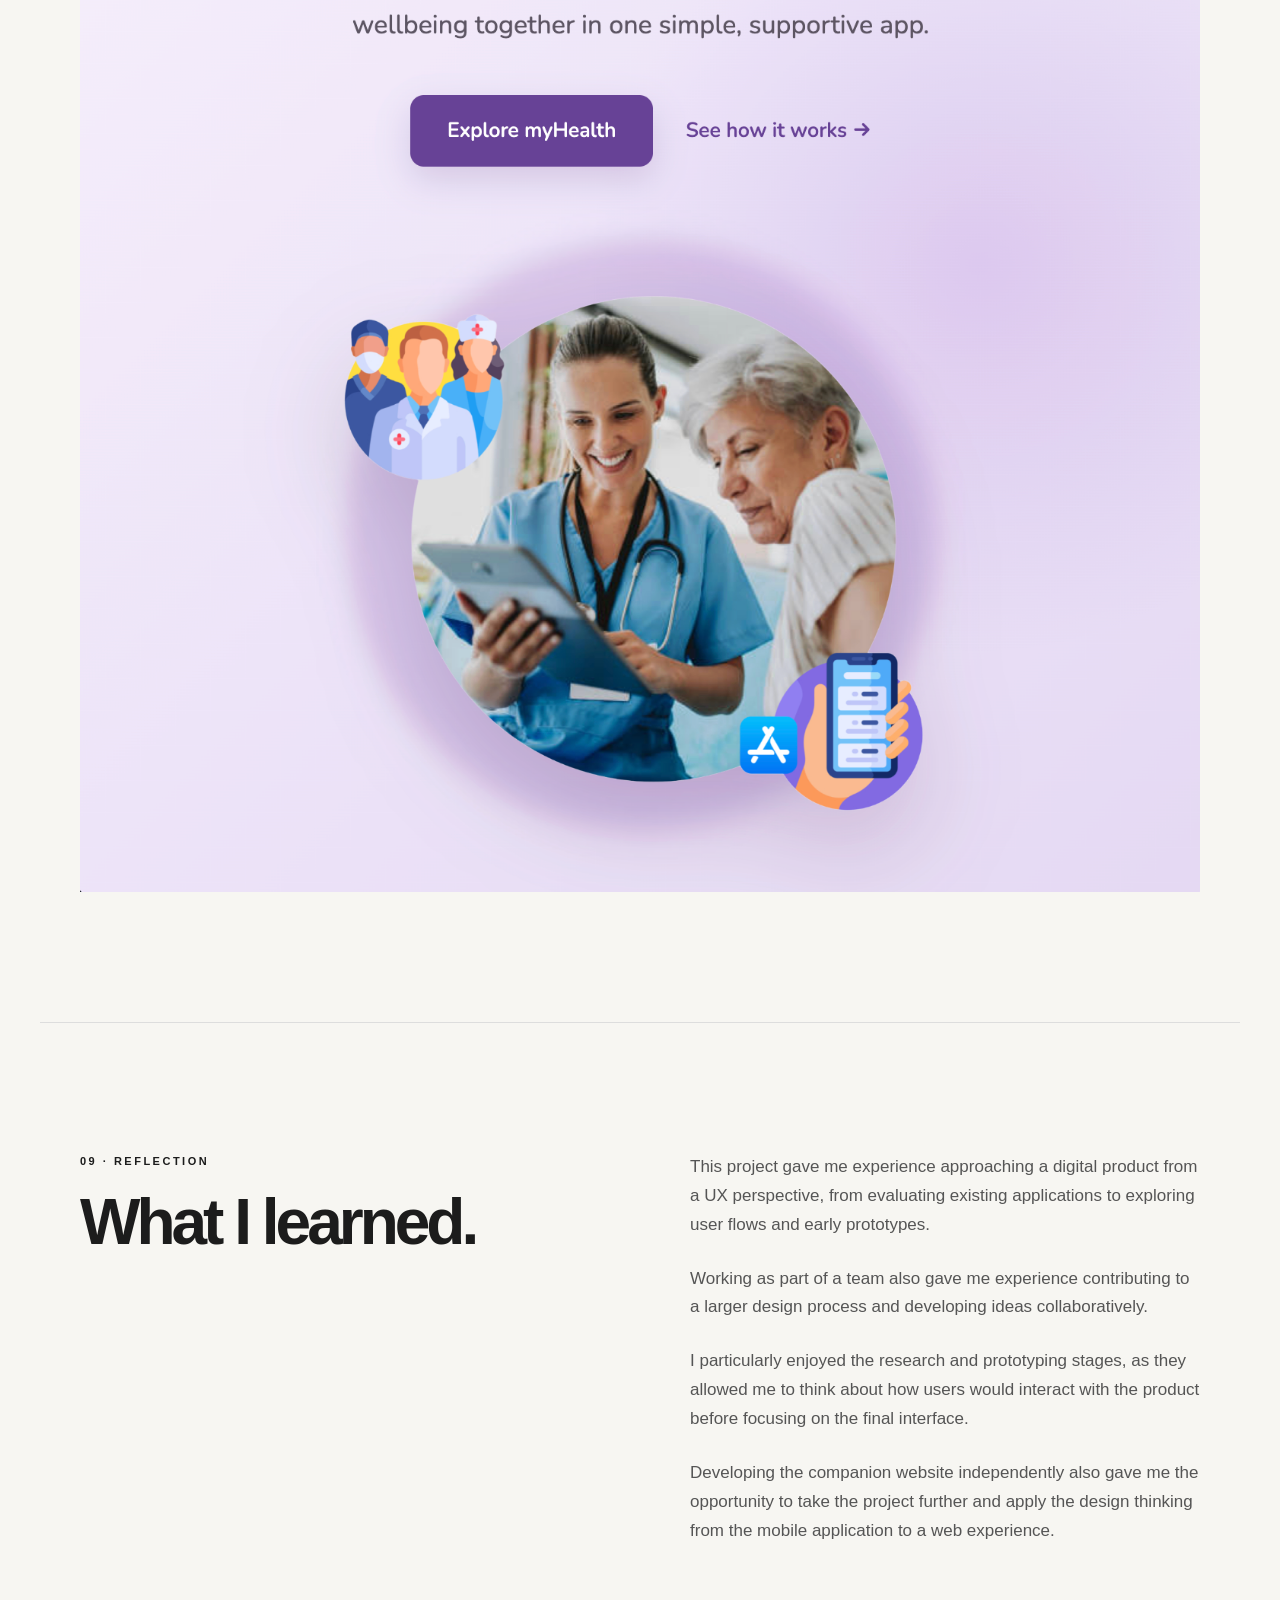
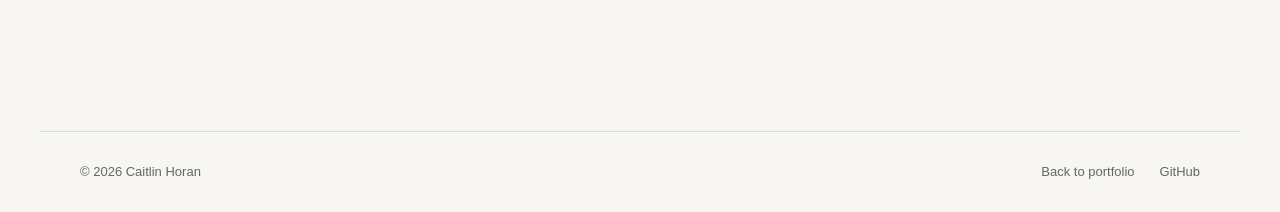
==== commit 36658fd5: "adding videos to app" ====
--- a/health-app.html
+++ b/health-app.html
@@ -68,6 +68,16 @@
                 older adults.
             </p>
 
+            <a
+            href="https://www.figma.com/design/qjG1NWBd6YntCOfUN73JDb/Layout-Prototypes-2?node-id=0-1&t=gXgXTOuRYByFNwVY-1"
+            class="prototype-button"
+            target="_blank"
+            style="margin-bottom: 20px;"
+        >
+            View Figma Prototype ↗
+        </a>
+
+
 
             <div class="case-details">
 
@@ -93,32 +103,74 @@
 
             </div>
 
-            <a
-            href="https://www.figma.com/design/qjG1NWBd6YntCOfUN73JDb/Layout-Prototypes-2?node-id=0-1&t=gXgXTOuRYByFNwVY-1"
-            class="prototype-button"
-            target="_blank"
-            style="margin-top: 40px;"
-        >
-            View Figma Prototype ↗
-        </a>
-
+     
         </section>
 
 
-        <!-- HERO IMAGE -->
-
-        <section class="case-image-section">
-
-            <div class="large-case-image">
-
-                <img
-                    src="images/health-app-figma.png"
-                    alt="Health App mobile UI designed in Figma"
-                >
-
-            </div>
-
-        </section>
+<!-- SEE HOW IT WORKS -->
+<section class="case-video-section">
+
+    <div class="health-videos-container">
+
+        <!-- Text -->
+        <div class="health-video-intro">
+
+            <h3>See how it works</h3>
+
+            <p>
+                The app was designed with accessibility and ease of use in mind.
+                Clear navigation, simple layouts, readable text, and consistent
+                interactions help make the experience easier to understand and
+                use. UX decisions were focused on reducing complexity and
+                supporting both patients and carers throughout the experience.
+            </p>
+
+        </div>
+
+
+        <!-- Videos -->
+        <div class="health-videos">
+
+            <!-- Patient Side -->
+            <div class="health-video-card">
+
+                <h3>Patient’s Side</h3>
+
+                <div class="health-video">
+                    <video 
+                        controls
+                        playsinline
+                        poster="images/mockup2.png"
+                    >
+                        <source src="videos/walkthrough.mp4" type="video/mp4">
+                    </video>
+                </div>
+
+            </div>
+
+
+            <!-- Carer Side -->
+            <div class="health-video-card">
+
+                <h3>Carer’s Side</h3>
+
+                <div class="health-video">
+                    <video 
+                        controls
+                        playsinline
+                        poster="images/mockup1.png"
+                    >
+                        <source src="videos/carerside.mp4" type="video/mp4">
+                    </video>
+                </div>
+
+            </div>
+
+        </div>
+
+    </div>
+
+</section>
 
 
         <!-- OVERVIEW -->
--- a/style.css
+++ b/style.css
@@ -154,7 +154,7 @@
 .description {
     max-width: 590px;
 
-    font-size: 18px;
+    font-size: 22px;
     line-height: 1.6;
 
     color: #555;
@@ -1246,4 +1246,107 @@
     height: auto;
     margin: 0 auto;
     border-radius: 16px;
+}
+
+/* SEE HOW IT WORKS */
+
+.case-video-section {
+    width: 100%;
+    padding: 80px 0;
+}
+
+.health-videos-container {
+    max-width: 1200px;
+    margin: 0 auto;
+    padding: 0 40px;
+
+    display: flex;
+    align-items: center;
+    gap: 70px;
+}
+
+
+/* TEXT */
+
+.health-video-intro {
+    flex: 0 0 280px;
+}
+
+.health-video-intro h3 {
+    font-size: 30px;
+    font-weight: 400;
+    margin-bottom: 20px;
+}
+
+.health-video-intro p {
+    font-size: 16px;
+    line-height: 1.7;
+    color: #666;
+}
+
+
+/* VIDEOS */
+
+.health-videos {
+    flex: 1;
+
+    display: flex;
+    justify-content: center;
+    gap: 35px;
+}
+
+.health-video-card {
+    text-align: center;
+}
+
+.health-video-card h3 {
+    font-size: 18px;
+    font-weight: 400;
+    margin-bottom: 15px;
+}
+
+.health-video {
+    width: 250px;
+    border-radius: 18px;
+    overflow: hidden;
+    background: #000;
+    box-shadow: 0 12px 30px rgba(0, 0, 0, 0.12);
+}
+
+.health-video video {
+    display: block;
+    width: 100%;
+    height: auto;
+}
+
+
+/* MOBILE */
+
+@media (max-width: 900px) {
+
+    .health-videos-container {
+        flex-direction: column;
+        gap: 45px;
+    }
+
+    .health-video-intro {
+        width: 100%;
+        max-width: 600px;
+        text-align: center;
+    }
+
+    .health-videos {
+        width: 100%;
+    }
+
+}
+
+
+@media (max-width: 600px) {
+
+    .health-videos {
+        flex-direction: column;
+        align-items: center;
+    }
+
 }
